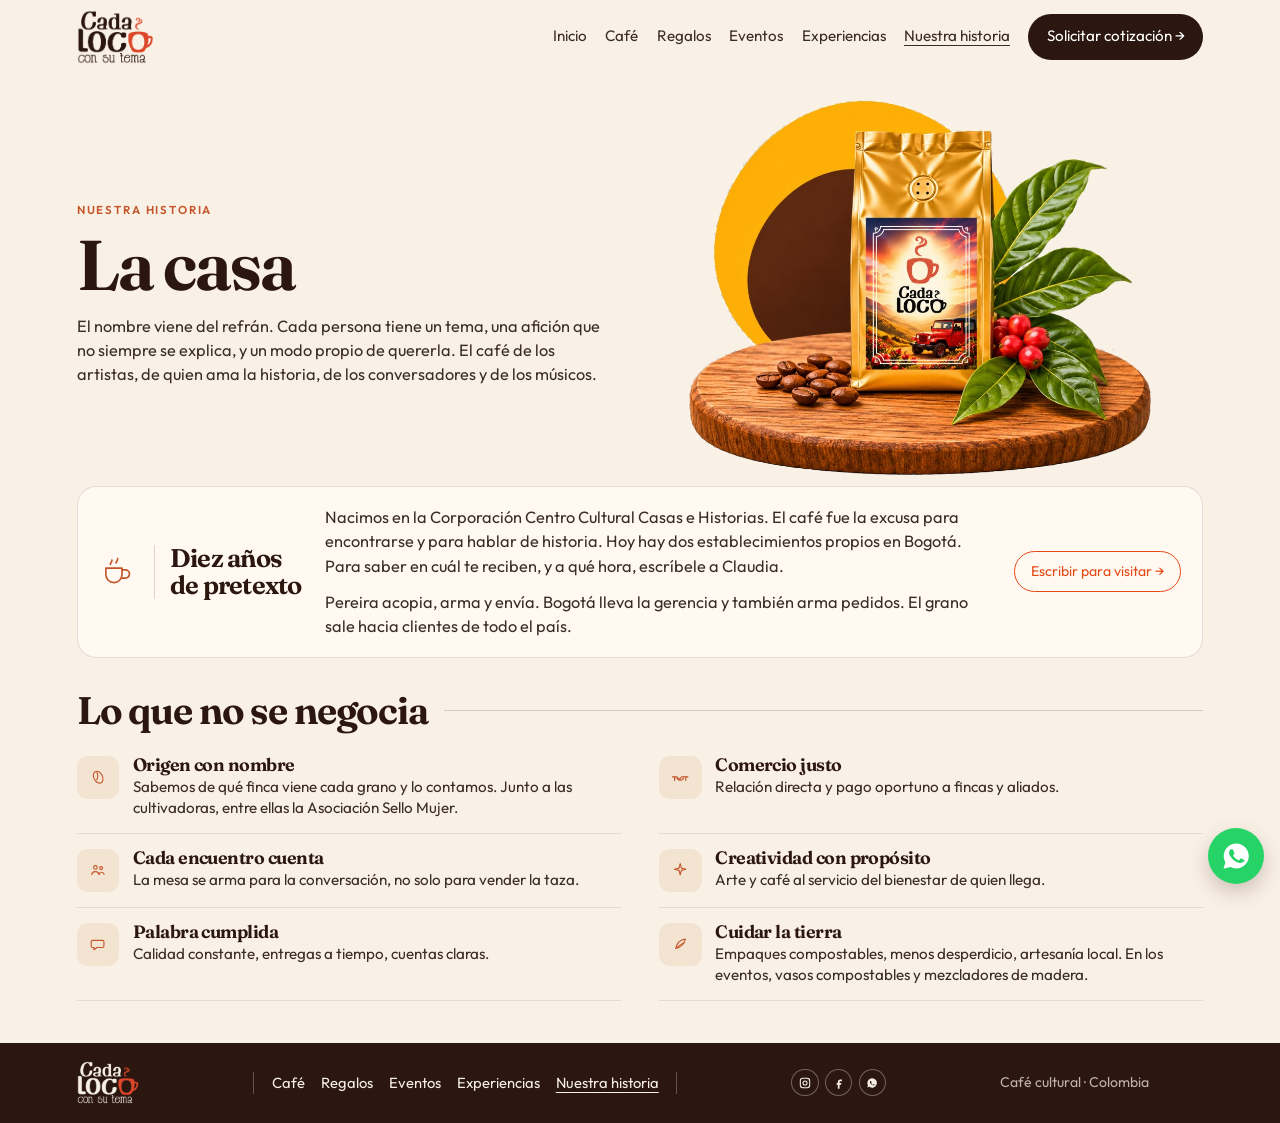
==== cafe.html @ 872bba51 "Suaviza la onda superior del móvil y agranda la mano. La mano queda más grande y el borde café de ab" ====
<!DOCTYPE html>
<html lang="es">
  <head>
    <meta charset="utf-8" />
    <meta name="viewport" content="width=device-width, initial-scale=1" />
    <title>La casa | Cada Loco con su Tema</title>
    <meta
      name="description"
      content="Dos casas en Bogotá. Cada Loco con su Tema nació en Casas e Historias: el café como pretexto para el encuentro y la historia."
    />
    <link rel="icon" href="assets/favicon.png" type="image/png" />
    <link rel="preconnect" href="https://fonts.googleapis.com" />
    <link rel="preconnect" href="https://fonts.gstatic.com" crossorigin />
    <link
      href="https://fonts.googleapis.com/css2?family=Fraunces:ital,opsz,wght@0,9..144,560;0,9..144,650;1,9..144,560&family=Outfit:wght@400;500;600&display=swap"
      rel="stylesheet"
    />
    <link rel="stylesheet" href="css/site.css?v=88" />
  </head>
  <body data-animate>
    <a class="skip" href="#contenido">Saltar al contenido</a>
    <header class="site-header">
      <a class="brand" href="index.html" aria-label="Cada Loco con su Tema, inicio">
        <img src="assets/logo-mark.png" alt="" width="739" height="512" />
      </a>
      <button class="nav-toggle" type="button" aria-expanded="false" aria-controls="menu" data-nav-toggle>
        Menú
      </button>
      <nav class="nav" id="menu" data-nav>
        <a href="index.html">Inicio</a>
        <a href="proveeduria.html">Café</a>
        <a href="regalos.html">Regalos</a>
        <a href="eventos.html">Eventos</a>
        <a href="experiencias.html">Experiencias</a>
        <a href="cafe.html" aria-current="page">Nuestra historia</a>
        <a class="btn" href="cotizar.html">Solicitar cotización →</a>
      </nav>
    </header>

    <main id="contenido">
      <header class="house-hero">
        <div class="wrap house-top">
          <div>
            <p class="eyebrow">Nuestra historia</p>
            <h1>La casa</h1>
            <p>
              El nombre viene del refrán. Cada persona tiene un tema, una
              afición que no siempre se explica, y un modo propio de quererla.
              El café de los artistas, de quien ama la historia, de los
              conversadores y de los músicos.
            </p>
          </div>
          <div class="house-still">
            <img
              src="assets/casa-bolsa.png?v=2"
              alt="Bolsa dorada de café Cada Loco con su Tema, sobre una tabla de madera con hojas y cerezas."
              width="1024"
              height="751"
            />
          </div>
        </div>
      </header>

      <section class="wrap">
        <article class="pretext">
          <div class="pretext-mark">
            <svg viewBox="0 0 40 40" aria-hidden="true">
              <path d="M7 16.5h16.5V23a8.2 8.2 0 0 1-16.5 0z" />
              <path d="M23.5 18.2h3.4a4.2 4.2 0 0 1 0 8.4h-3.4" />
              <path d="M13.2 8.2c.5 2.1-1.6 2.3-1.6 4.5" />
              <path d="M19 6.8c.5 2.1-1.6 2.3-1.6 4.5" />
            </svg>
            <h2>Diez años<br />de pretexto</h2>
          </div>
          <div>
            <p>
              Nacimos en la Corporación Centro Cultural Casas e Historias. El
              café fue la excusa para encontrarse y para hablar de historia.
              Hoy hay dos establecimientos propios en Bogotá. Para saber en
              cuál te reciben, y a qué hora, escríbele a Claudia.
            </p>
            <p>
              Pereira acopia, arma y envía. Bogotá lleva la gerencia y también
              arma pedidos. El grano sale hacia clientes de todo el país.
            </p>
          </div>
          <a class="offer-go" href="cotizar.html?linea=Visita%20a%20la%20casa">Escribir para visitar →</a>
        </article>
      </section>

      <section class="wrap house-values">
        <h2>Lo que no se negocia</h2>
        <ul class="values">
          <li>
            <span class="value-ico" aria-hidden="true">
              <svg viewBox="0 0 32 32"><ellipse cx="16" cy="16" rx="6.2" ry="9" transform="rotate(-28 16 16)" /><path d="M14 9.5c1.8 2.4 1.8 7.2 0 10" /></svg>
            </span>
            <div>
              <h3>Origen con nombre</h3>
              <p>Sabemos de qué finca viene cada grano y lo contamos. Junto a las cultivadoras, entre ellas la Asociación Sello Mujer.</p>
            </div>
          </li>
          <li>
            <span class="value-ico" aria-hidden="true">
              <svg viewBox="0 0 32 32"><path d="M5 15.5h6.2l2.4 2.2a1.6 1.6 0 0 0 2.2 0l2.4-2.2H27" /><path d="M8 15.5v5.2M24 15.5v5.2" /><path d="M11.2 17.6 14.4 20.6 16 19.2l1.6 1.4 3.2-3" /></svg>
            </span>
            <div>
              <h3>Comercio justo</h3>
              <p>Relación directa y pago oportuno a fincas y aliados.</p>
            </div>
          </li>
          <li>
            <span class="value-ico" aria-hidden="true">
              <svg viewBox="0 0 32 32"><circle cx="12" cy="12" r="2.6" /><circle cx="20.2" cy="13" r="2.1" /><path d="M6.8 22.2c.5-2.8 2.4-4.2 5.2-4.2s4.6 1.4 5.1 4.2" /><path d="M17.2 22c.4-2 1.7-3.1 3.6-3.1 1.8 0 3.1.9 3.6 3.1" /></svg>
            </span>
            <div>
              <h3>Cada encuentro cuenta</h3>
              <p>La mesa se arma para la conversación, no solo para vender la taza.</p>
            </div>
          </li>
          <li>
            <span class="value-ico" aria-hidden="true">
              <svg viewBox="0 0 32 32"><path d="M16 6.5 17.7 13 24.2 14.6 17.7 16.2 16 22.8 14.3 16.2 7.8 14.6 14.3 13z" /></svg>
            </span>
            <div>
              <h3>Creatividad con propósito</h3>
              <p>Arte y café al servicio del bienestar de quien llega.</p>
            </div>
          </li>
          <li>
            <span class="value-ico" aria-hidden="true">
              <svg viewBox="0 0 32 32"><path d="M8 10.5h14.2a2 2 0 0 1 2 2v6.2a2 2 0 0 1-2 2H14.2L10 24v-3.3H8a2 2 0 0 1-2-2v-6.2a2 2 0 0 1 2-2z" /></svg>
            </span>
            <div>
              <h3>Palabra cumplida</h3>
              <p>Calidad constante, entregas a tiempo, cuentas claras.</p>
            </div>
          </li>
          <li>
            <span class="value-ico" aria-hidden="true">
              <svg viewBox="0 0 32 32"><path d="M9.5 22.2C17 21 22.2 15.2 23.4 8.5 16.6 9.4 11.2 14.2 9.5 22.2z" /><path d="M12 20.2c2.6-2.6 5.4-4.4 9-6" /></svg>
            </span>
            <div>
              <h3>Cuidar la tierra</h3>
              <p>Empaques compostables, menos desperdicio, artesanía local. En los eventos, vasos compostables y mezcladores de madera.</p>
            </div>
          </li>
        </ul>
      </section>
    </main>

    <footer class="site-footer">
      <div class="wrap footer-row">
        <a class="brand" href="index.html">
          <img src="assets/logo-mark-light.png" alt="Cada Loco con su Tema" width="739" height="512" />
        </a>
        <nav class="footer-nav" aria-label="Pie de página">
          <a href="proveeduria.html">Café</a>
          <a href="regalos.html">Regalos</a>
          <a href="eventos.html">Eventos</a>
          <a href="experiencias.html">Experiencias</a>
          <a href="cafe.html" aria-current="page">Nuestra historia</a>
        </nav>
        <div class="social">
          <a href="https://instagram.com/cadaloco.co" aria-label="Instagram">Ig</a>
          <a href="https://facebook.com/cadaloco.co" aria-label="Facebook">Fb</a>
          <a href="https://wa.me/573138527043" aria-label="WhatsApp">Wa</a>
        </div>
        <p class="footer-note">Café cultural · Colombia</p>
      </div>
    </footer>
    <script src="js/site.js?v=8"></script>
    <script src="js/motion.js?v=9"></script>
  </body>
</html>
---- css/site.css ----
:root {
  --paper: #faf1e6;
  --ink: #2b1710;
  --text: #3a2c26;
  --muted: #6a5b52;
  --rust: #e44a16;
  --mustard: #e8a31d;
  --orange: #e36a28;
  --brown: #3c1e12;
  --line: rgba(43, 23, 16, 0.14);
  --header: 4.6rem;
  --wrap: 108rem;
  --gutter: clamp(1.725rem, 6vw, 4.8rem);
  --page: max(var(--gutter), calc((100vw - var(--wrap)) * 0.75));
  --serif: "Fraunces", "Iowan Old Style", Palatino, serif;
  --sans: "Outfit", "Avenir Next", sans-serif;
}

*,
*::before,
*::after {
  box-sizing: border-box;
}

html {
  scroll-behavior: smooth;
}

[id] {
  scroll-margin-top: calc(var(--header) + 0.8rem);
}

body {
  margin: 0;
  background: var(--paper);
  color: var(--text);
  font-family: var(--sans);
  font-size: 1.02rem;
  line-height: 1.5;
}

img {
  display: block;
  max-width: 100%;
  height: auto;
}

a {
  color: inherit;
}

:focus-visible {
  outline: 2px solid var(--rust);
  outline-offset: 3px;
}

.skip {
  position: absolute;
  left: 1rem;
  top: -4rem;
  background: #fff;
  color: var(--ink);
  padding: 0.45rem 0.7rem;
  z-index: 6;
}

.skip:focus {
  top: 0.6rem;
}

.wrap {
  width: min(var(--wrap), calc(162rem - 50vw), calc(100% - var(--gutter) * 2));
  margin-inline: auto;
}

h1,
h2,
h3 {
  margin: 0;
  color: var(--ink);
  font-family: var(--serif);
  font-weight: 650;
  letter-spacing: -0.03em;
  line-height: 1;
}

h1 {
  font-size: clamp(2.9rem, 5vw, 4.55rem);
  max-width: 11ch;
}

h2 {
  font-size: clamp(2.15rem, 4vw, 3.35rem);
}

p {
  margin: 0;
}

.accent {
  color: var(--rust);
}

.eyebrow {
  display: flex;
  align-items: center;
  gap: 0.7rem;
  margin: 0 0 0.7rem;
  color: var(--rust);
  font-size: 0.72rem;
  font-weight: 600;
  letter-spacing: 0.16em;
  text-transform: uppercase;
}

.eyebrow::after {
  content: "";
  width: 2.2rem;
  height: 2px;
  background: var(--rust);
}

.btn {
  display: inline-flex;
  align-items: center;
  gap: 0.45rem;
  padding: 0.72rem 1.15rem;
  border-radius: 999px;
  background: var(--ink);
  color: #fff;
  font-size: 0.92rem;
  text-decoration: none;
}

.btn:hover {
  background: var(--rust);
}

.btn.light {
  background: #fff;
  color: var(--ink);
}

.btn.light:hover {
  background: var(--paper);
}

.site-header {
  position: sticky;
  top: 0;
  z-index: 8;
  display: flex;
  align-items: center;
  justify-content: space-between;
  gap: 1rem;
  min-height: var(--header);
  padding: 0.55rem calc((100% - min(var(--wrap), 162rem - 50vw, 100% - var(--gutter) * 2)) / 2);
  background: var(--paper);
}

.home .site-header {
  background: transparent;
}

.home .site-header.is-solid {
  background: var(--paper);
}

.brand {
  display: flex;
  align-items: center;
  gap: 0.55rem;
  color: var(--ink);
  text-decoration: none;
}

.brand img {
  width: auto;
  height: 3.35rem;
}

.brand strong,
.brand em {
  display: block;
  font-style: normal;
}

.brand strong {
  font-family: var(--serif);
  font-size: 1.15rem;
  font-weight: 650;
  letter-spacing: -0.04em;
  line-height: 1;
}

.brand em {
  margin-top: 0.08rem;
  font-family: var(--serif);
  font-size: 0.98rem;
  font-style: normal;
  font-weight: 650;
  letter-spacing: -0.03em;
  line-height: 1;
}

.nav {
  display: flex;
  align-items: center;
  gap: 1.15rem;
}

.nav a {
  font-size: 0.95rem;
  text-decoration: none;
}

.nav a[aria-current="page"] {
  text-decoration: underline;
  text-underline-offset: 0.28em;
}

.nav-rule {
  width: 1px;
  height: 1.4rem;
  background: rgba(43, 23, 16, 0.28);
}

.nav-toggle {
  display: none;
  border: 1px solid var(--line);
  background: transparent;
  color: var(--ink);
  font: inherit;
  padding: 0.35rem 0.65rem;
}

.home-hero {
  position: relative;
  z-index: 1;
  margin-top: 0;
  padding: 5.4rem 0 4.2rem;
  overflow: visible;
  pointer-events: none;
}

.hero-grid {
  display: grid;
  grid-template-columns: minmax(17rem, 28rem) minmax(0, 1fr);
  align-items: stretch;
  column-gap: 0.4rem;
}

.hero-copy {
  display: flex;
  flex-direction: column;
  align-items: flex-start;
  height: 100%;
  padding-top: 1.15rem;
  z-index: 1;
  pointer-events: auto;
}

.hero-copy::before,
.hero-copy::after {
  content: "";
  margin-top: auto;
}

.hero-copy h1 .line {
  display: block;
  white-space: nowrap;
  padding: 0.08em 0 0.16em;
  margin: -0.08em 0 -0.16em;
}

.hero-copy .word {
  display: inline-block;
  white-space: nowrap;
}

.home-hero p {
  max-width: 22rem;
  margin-top: 1.1rem;
}

.hero-copy p .lead-line {
  display: block;
}

.hero-copy .btn {
  margin-top: 1.25rem;
  margin-bottom: 0;
}

.hero-photo {
  width: calc(129% + var(--page));
  max-width: none;
  height: auto;
  margin-right: calc(var(--page) * -1);
  margin-bottom: -5.2%;
  justify-self: end;
  align-self: end;
  pointer-events: none;
}

.portafolio {
  padding: 2.2rem 0 1.6rem;
}

.port-head {
  display: grid;
  grid-template-columns: max-content minmax(0, 1fr);
  column-gap: 2.25rem;
  align-items: center;
}

.port-head > div {
  display: contents;
}

.port-head .eyebrow {
  grid-column: 1 / -1;
  grid-row: 1;
  justify-self: start;
  width: max-content;
}

.port-head h2 {
  grid-column: 1;
  grid-row: 2;
  width: max-content;
  max-width: 13ch;
  font-size: clamp(2.45rem, 3.4vw, 3.25rem);
}

.port-copy {
  position: relative;
  grid-column: 2;
  grid-row: 2;
  justify-self: start;
  align-self: center;
  max-width: 36rem;
  margin: 0;
  padding-left: 2.25rem;
  color: var(--muted);
  font-size: 1.02rem;
  line-height: 1.45;
}

.port-copy::before {
  content: "";
  position: absolute;
  left: 0;
  top: 50%;
  width: 1px;
  height: 2.7rem;
  background: rgba(43, 23, 16, 0.38);
  transform: translateY(-50%);
}

.orbits {
  position: relative;
  display: grid;
  grid-template-columns: repeat(4, minmax(0, 1fr));
  align-items: start;
  gap: clamp(1.6rem, 3.4vw, 4.6rem);
  width: 100%;
  margin: 2.5rem 0 0;
}

.orbit img {
  width: 100%;
  height: auto;
  aspect-ratio: 900 / 654;
  object-fit: contain;
  object-position: center bottom;
}

.orbit-leaf {
  position: absolute;
  left: -4.5rem;
  top: 1.2rem;
  z-index: 2;
  width: 5.2rem;
  pointer-events: none;
}

.orbit {
  text-align: left;
}

.arch-go {
  display: grid;
  width: 1.7rem;
  height: 1.7rem;
  margin-top: 0.95rem;
  place-items: center;
  border: 1.5px solid var(--rust);
  border-radius: 50%;
  color: var(--rust);
  font-size: 0.95rem;
  line-height: 1;
  text-decoration: none;
}

.orbit h3 {
  margin-top: 0.7rem;
  font-size: 1.2rem;
  font-weight: 650;
  line-height: 1.08;
}

.orbit p {
  max-width: 18ch;
  min-height: 4.05em;
  margin-top: 0.35rem;
  color: var(--muted);
  font-size: 0.92rem;
  line-height: 1.35;
}

.wave {
  position: relative;
  overflow: visible;
  background: transparent;
  color: #f6efe6;
}

.wave-photo {
  position: relative;
  z-index: 1;
  display: block;
  width: 100%;
  height: auto;
  pointer-events: none;
  user-select: none;
}

.wave-photo.top {
  aspect-ratio: 1920 / 106.557;
  margin-bottom: -1px;
}

.wave-photo.bottom {
  aspect-ratio: 1920 / 126.807;
  margin-top: -1px;
}

.wave-fill {
  background: #3e1d13;
}

.wave-arc {
  position: absolute;
  z-index: 2;
  left: 0;
  top: 0;
  margin-top: 4.1%;
  width: 100%;
  height: auto;
  pointer-events: none;
}

.wave-grid {
  position: relative;
  z-index: 2;
  display: grid;
  grid-template-columns: 0.95fr 1fr;
  gap: 1.2rem;
  align-items: center;
  padding: 0;
}

.wave h2,
.wave .eyebrow {
  color: #f6efe6;
}

.wave h2 {
  max-width: 24ch;
  font-size: clamp(2.15rem, 3.4vw, 3rem);
}

.wave p {
  max-width: 34rem;
  margin-top: 0.5rem;
}

.wave .btn {
  margin-top: 0.7rem;
}

.wave-copy {
  grid-column: 2;
}

.hand {
  position: absolute;
  z-index: 3;
  left: -24.314%;
  top: 0;
  width: 72.285%;
  height: auto;
  margin: 1.227% 0 0;
  pointer-events: none;
  -webkit-mask-image: linear-gradient(#fff, #fff), url("../assets/wave-bottom-keep.svg?v=1");
  mask-image: linear-gradient(#fff, #fff), url("../assets/wave-bottom-keep.svg?v=1");
  -webkit-mask-repeat: no-repeat;
  mask-repeat: no-repeat;
  -webkit-mask-composite: source-over;
  mask-composite: add;
}

.historia {
  position: relative;
  z-index: 2;
  padding: 3.2rem 0 2.8rem;
  background: var(--paper);
}

.historia .wrap {
  display: grid;
  grid-template-columns: minmax(16rem, 0.82fr) minmax(0, 1.18fr);
  gap: clamp(1.4rem, 3vw, 3rem);
  align-items: center;
}

.historia h2 {
  max-width: 20ch;
  font-size: clamp(2.45rem, 3.5vw, 3.45rem);
  line-height: 0.96;
}

.historia .lede,
.origin-card p {
  max-width: 34ch;
  margin-top: 1rem;
  color: var(--text);
  font-size: 0.98rem;
  line-height: 1.45;
}

.regalos-home p {
  max-width: 22rem;
  margin-top: 0.9rem;
  line-height: 1.45;
}

.regalos-home .btn {
  margin-top: 1.25rem;
}

.more {
  display: inline-block;
  margin-top: 1.25rem;
  color: var(--ink);
  font-weight: 650;
}

.more span {
  text-decoration: underline;
  text-underline-offset: 0.18em;
  text-decoration-thickness: 1px;
}

.collage {
  position: relative;
  min-height: 32rem;
}

.polaroid {
  background: #fff;
  padding: 0.7rem 0.7rem 1.85rem;
  box-shadow: 0 16px 34px rgba(43, 23, 16, 0.14);
}

.polaroid img {
  display: block;
  width: 100%;
  height: 16.5rem;
  object-fit: cover;
}

.shot-land {
  position: relative;
  z-index: 1;
  width: 76%;
  margin-top: 1.4rem;
  margin-left: 6%;
  transform: rotate(-2.5deg);
}

.shot-land img {
  object-position: 28% 78%;
}

.tape {
  position: absolute;
  z-index: 2;
  top: -0.45rem;
  left: 46%;
  width: 4.6rem;
  height: 1.35rem;
  background: linear-gradient(#f3dcb8, #e4c08a);
  opacity: 0.92;
  transform: rotate(-7deg);
  box-shadow: 0 1px 2px rgba(43, 23, 16, 0.16);
}

.shot-man {
  position: absolute;
  z-index: 3;
  right: 1%;
  bottom: 0.4rem;
  width: 36%;
  transform: rotate(4.5deg);
}

.shot-man img {
  height: 13.2rem;
  object-position: center 18%;
  filter: grayscale(1) contrast(1.08);
}

.seal {
  position: absolute;
  z-index: 4;
  left: -1.6rem;
  bottom: 1.1rem;
  display: flex;
  align-items: center;
  gap: 0.15rem;
  transform: rotate(-12deg);
}

.polaroid img.stamp {
  width: 7.4rem;
  height: 7.4rem;
  flex: none;
  object-fit: contain;
  object-position: center;
  filter: drop-shadow(0 6px 10px rgba(43, 23, 16, 0.16));
}

.postmark {
  width: 4.4rem;
  margin-top: 1.1rem;
  color: var(--rust);
  fill: none;
  stroke: currentColor;
  stroke-width: 2.4;
  stroke-linecap: round;
  opacity: 0.9;
}

.origin {
  position: relative;
  z-index: 1;
  margin-top: -2.5rem;
  padding: 0;
  background: var(--paper);
}

.origin-photo {
  display: block;
  width: 100%;
  height: auto;
  min-height: 0;
  -webkit-mask-image: linear-gradient(to bottom, transparent 0%, #000 16%, #000 100%);
  mask-image: linear-gradient(to bottom, transparent 0%, #000 16%, #000 100%);
}

.origin-card {
  position: absolute;
  z-index: 2;
  top: auto;
  right: var(--page);
  bottom: 5%;
  width: min(34rem, 42vw);
  margin: 0;
  padding: 1.4rem 0 1.1rem 3.2rem;
  background: none;
  transform: none;
  text-align: right;
}

.origin-card::before {
  content: "";
  position: absolute;
  z-index: -1;
  inset: -2.2rem calc(var(--origin-right, var(--page)) * -1) -2.4rem -6rem;
  background: linear-gradient(
    90deg,
    transparent 0%,
    rgba(250, 241, 230, 0.28) 22%,
    rgba(250, 241, 230, 0.62) 52%,
    rgba(250, 241, 230, 0.8) 100%
  );
  -webkit-mask-image: linear-gradient(to bottom, transparent, #000 10%, #000 94%, transparent);
  mask-image: linear-gradient(to bottom, transparent, #000 10%, #000 94%, transparent);
  pointer-events: none;
}

.origin-card .eyebrow {
  justify-content: flex-end;
  color: var(--ink);
}

.origin-card .eyebrow::after {
  background: var(--rust);
}

.origin-card h2,
.origin-card p {
  margin-left: auto;
}

.origin-card h2 {
  max-width: 14ch;
  font-size: clamp(2rem, 3vw, 2.7rem);
  line-height: 0.98;
}

.regalos-home {
  padding: 3.2rem 0 4.2rem;
  overflow: hidden;
}

.regalos-home .wrap {
  width: auto;
  max-width: none;
  margin: 0;
  padding-left: calc(var(--page) * 1.5);
  display: grid;
  grid-template-columns: minmax(18rem, 24.75rem) minmax(0, calc(44rem * 4 / 3));
  justify-content: space-between;
  gap: 1.5rem;
  align-items: center;
}

.regalos-home .wrap > div:first-child {
  position: relative;
  z-index: 2;
  padding-right: 4.5rem;
}

.gift-frame {
  position: relative;
  width: 100%;
  max-width: calc(44rem * 4 / 3);
  min-height: 24rem;
  justify-self: end;
}

.gift-frame::before {
  content: "";
  position: absolute;
  left: -6rem;
  top: 50%;
  z-index: 0;
  width: 22rem;
  height: 22rem;
  border-radius: 50%;
  background: var(--orange);
  transform: translateY(-50%);
}

.gift-frame img {
  position: relative;
  z-index: 1;
  width: 100%;
  height: 26rem;
  object-fit: cover;
  object-position: center 58%;
  border-radius: 46% 0 0 46% / 80% 0 0 80%;
}

.site-footer {
  background: var(--ink);
  color: #f6efe6;
  padding: 1.15rem 0;
}

.footer-row {
  display: flex;
  align-items: center;
  justify-content: space-between;
  gap: 1rem;
}

.site-footer .brand,
.site-footer .brand strong,
.site-footer .brand em,
.site-footer a {
  color: #f6efe6;
}

.site-footer .brand img {
  height: 2.7rem;
}

.footer-nav {
  display: flex;
  gap: 1rem;
  padding: 0 1.1rem;
  border-left: 1px solid rgba(246, 239, 230, 0.28);
  border-right: 1px solid rgba(246, 239, 230, 0.28);
  font-size: 0.92rem;
}

.footer-nav a {
  text-decoration: none;
}

.social {
  display: flex;
  gap: 0.4rem;
}

.social a {
  display: grid;
  width: 1.7rem;
  height: 1.7rem;
  place-items: center;
  border: 1px solid rgba(246, 239, 230, 0.35);
  border-radius: 50%;
  background: center / 0.85rem no-repeat;
  color: transparent;
  font-size: 0;
  text-decoration: none;
}

.social a[aria-label="Instagram"] {
  background-image: url("data:image/svg+xml,%3Csvg xmlns='http://www.w3.org/2000/svg' viewBox='0 0 24 24' fill='none' stroke='%23f6efe6' stroke-width='1.8'%3E%3Crect x='4' y='4' width='16' height='16' rx='4'/%3E%3Ccircle cx='12' cy='12' r='3.5'/%3E%3Ccircle cx='17.2' cy='6.8' r='0.8' fill='%23f6efe6' stroke='none'/%3E%3C/svg%3E");
}

.social a[aria-label="Facebook"] {
  background-image: url("data:image/svg+xml,%3Csvg xmlns='http://www.w3.org/2000/svg' viewBox='0 0 24 24' fill='%23f6efe6'%3E%3Cpath d='M14 9h3V6h-3c-2.2 0-4 1.8-4 4v2H8v3h2v7h3v-7h2.6l.4-3H13v-2c0-.6.4-1 1-1z'/%3E%3C/svg%3E");
}

.social a[aria-label="WhatsApp"] {
  background-image: url("data:image/svg+xml,%3Csvg xmlns='http://www.w3.org/2000/svg' viewBox='0 0 24 24' fill='%23f6efe6'%3E%3Cpath d='M12 4a8 8 0 0 0-6.9 12l-1 3.6 3.7-1A8 8 0 1 0 12 4zm4.3 11.2c-.2.5-1 .9-1.4.9-.3 0-.8.1-2.4-.6-2-.9-3.3-2.9-3.4-3-.1-.2-.8-1.1-.8-2s.5-1.4.7-1.6.4-.3.6-.3h.4c.1 0 .3 0 .5.4.2.5.6 1.6.7 1.7.1.1.1.3 0 .4-.1.2-.2.3-.3.5l-.2.2c-.1.1-.2.2-.1.4.2.3.7 1.1 1.5 1.8.9.7 1.6 1 1.9 1.1.2.1.4 0 .5-.1l.6-.7c.2-.2.3-.2.5-.1l1.5.7c.2.1.3.2.4.3.1.2 0 .6-.2 1.1z'/%3E%3C/svg%3E");
}

.footer-note {
  color: rgba(246, 239, 230, 0.72);
  font-size: 0.88rem;
}

.site-footer .wrap {
  padding-right: 3.4rem;
}

.wa-float {
  position: fixed;
  right: 1rem;
  bottom: 1rem;
  z-index: 25;
  display: grid;
  place-items: center;
  width: 3.5rem;
  height: 3.5rem;
  border-radius: 50%;
  background: #25d366;
  color: #fff;
  box-shadow: 0 8px 20px rgba(43, 23, 16, 0.22);
}

.wa-float:hover {
  background: #1ebe5d;
}

.wa-float svg {
  width: 1.9rem;
  height: 1.9rem;
}

.page-hero {
  padding: 2.6rem 0 0.4rem;
}

.page-hero h1 {
  font-size: clamp(2.7rem, 5vw, 4.4rem);
  max-width: 14ch;
}

.page-hero p,
.lede {
  max-width: 40rem;
  margin-top: 0.9rem;
}

.section {
  padding: 3.2rem 0;
}

.split,
.pair,
.contacts,
.principles {
  display: grid;
  grid-template-columns: 1fr 1fr;
  gap: 1.5rem;
}

.photos {
  display: grid;
  grid-template-columns: 1.2fr 0.8fr 0.8fr;
  gap: 0.7rem;
  margin-top: 1.6rem;
}

.photos img {
  width: 100%;
  height: 18rem;
  object-fit: cover;
}

.product {
  padding-top: 1rem;
  border-top: 1px solid var(--line);
}

.product h2 {
  font-size: clamp(1.7rem, 3vw, 2.3rem);
}

.table-scroll {
  overflow-x: auto;
  margin-top: 1.3rem;
}

table {
  width: 100%;
  min-width: 36rem;
  border-collapse: collapse;
  font-variant-numeric: tabular-nums;
}

th,
td {
  padding: 0.72rem 0.7rem 0.72rem 0;
  border-bottom: 1px solid var(--line);
  text-align: left;
  vertical-align: top;
}

.num {
  text-align: right;
  white-space: nowrap;
}

.fine {
  color: var(--muted);
  font-size: 0.92rem;
}

.gift {
  display: grid;
  grid-template-columns: 11rem minmax(0, 1fr) auto;
  gap: 1.2rem;
  align-items: start;
  padding: 1.4rem 0;
  border-top: 1px solid var(--line);
}

.gift:not(:has(img)) {
  grid-template-columns: minmax(0, 1fr) auto;
}

.gift img {
  width: 100%;
  aspect-ratio: 1;
  object-fit: cover;
}

.gift h3 {
  font-size: 1.6rem;
}

.gift ul {
  margin: 0.65rem 0 0;
  padding-left: 1.1rem;
}

.gift blockquote {
  margin: 0.75rem 0 0;
  font-family: var(--serif);
  font-size: 1.12rem;
  font-style: italic;
  line-height: 1.35;
}

.price {
  margin: 0;
  color: var(--rust);
  font-family: var(--serif);
  font-size: 1.6rem;
  letter-spacing: -0.03em;
}

.band-title {
  margin-top: 2.4rem;
}

.line-index {
  margin: 1.4rem 0 0;
  padding: 0;
  list-style: none;
  border-top: 1px solid var(--line);
}

.line-index a {
  display: grid;
  grid-template-columns: 3rem 1fr;
  gap: 0.8rem;
  padding: 1rem 0.2rem;
  border-bottom: 1px solid var(--line);
  text-decoration: none;
}

.stations a {
  grid-template-columns: 1fr;
}

.letter {
  color: var(--rust);
  font-family: var(--serif);
  font-size: 1.8rem;
  line-height: 1;
}

.line-index strong {
  display: block;
  font-family: var(--serif);
  font-size: 1.3rem;
  font-weight: 560;
}

.principles {
  margin: 1.2rem 0 0;
  padding: 0;
  list-style: none;
}

.principles li {
  padding: 0.9rem 1rem 0.9rem 0;
  border-top: 1px solid var(--line);
}

.principles strong {
  display: block;
  font-family: var(--serif);
  font-size: 1.2rem;
  font-weight: 560;
}

.form {
  display: grid;
  gap: 0.95rem;
  max-width: 38rem;
  margin-top: 1.4rem;
}

label {
  display: grid;
  gap: 0.3rem;
}

input,
select,
textarea {
  padding: 0.55rem 0;
  border: 0;
  border-bottom: 1px solid var(--ink);
  border-radius: 0;
  background: transparent;
  color: var(--ink);
  font: inherit;
}

textarea {
  min-height: 7rem;
  resize: vertical;
}

button[type="submit"] {
  justify-self: start;
  margin-top: 0.3rem;
  padding: 0.75rem 1.15rem;
  border: 0;
  border-radius: 999px;
  background: var(--ink);
  color: #fff;
  font: inherit;
  cursor: pointer;
}

button[type="submit"]:hover {
  background: var(--rust);
}

.contacts {
  margin-top: 2.2rem;
  padding-top: 1.3rem;
  border-top: 1px solid var(--line);
}

@media (max-width: 980px) {
  body {
    overflow-x: clip;
  }

  .nav-toggle {
    display: inline-flex;
    border-radius: 999px;
    padding: 0.4rem 0.85rem;
    background: var(--paper);
  }

  .nav-rule {
    display: none;
  }

  .home .site-header:has(.nav.is-open) {
    background: var(--paper);
  }

  .nav {
    display: none;
    position: absolute;
    top: 100%;
    left: 0;
    right: 0;
    flex-direction: column;
    align-items: flex-start;
    gap: 0.15rem;
    padding: 0.4rem var(--page) 1rem;
    background: var(--paper);
  }

  .site-header {
    flex-wrap: wrap;
  }

  .nav.is-open {
    display: flex;
    position: static;
    width: 100%;
    padding-top: 0.7rem;
    padding-bottom: 1.1rem;
  }

  .nav a {
    padding: 0.4rem 0;
  }

  .port-head > div {
    display: block;
  }

  .port-head .eyebrow,
  .port-head h2,
  .port-copy {
    grid-column: auto;
    grid-row: auto;
    width: auto;
  }

  .hero-grid,
  .port-head,
  .wave-grid,
  .historia .wrap,
  .regalos-home .wrap,
  .split,
  .pair,
  .contacts,
  .principles,
  .footer-row,
  .photos {
    grid-template-columns: 1fr;
  }

  .home-hero {
    margin-top: 0;
    padding: 1.3rem 0 1.4rem;
    pointer-events: auto;
  }

  .hero-copy {
    height: auto;
    padding-top: 1.2rem;
  }

  .hero-copy::before,
  .hero-copy::after {
    content: none;
  }

  .hero-copy .btn {
    margin-top: 1.5rem;
  }

  .hero-photo {
    width: calc(100% + var(--page) * 2);
    max-width: none;
    margin: 0.7rem calc(var(--page) * -1) 0;
  }

  .hero-copy .btn {
    margin-bottom: 0;
  }

  .orbits {
    grid-template-columns: 1fr 1fr;
    width: 100%;
    margin-right: 0;
    margin-left: 0;
  }

  .collage {
    min-height: 24rem;
  }

  .shot-land {
    width: 78%;
    margin-left: 0;
  }

  .shot-man {
    width: 40%;
  }

  .wave-photo.top {
    position: relative;
    z-index: 2;
  }

  .wave-fill {
    position: relative;
    display: flex;
    flex-direction: column;
  }

  .wave-copy {
    grid-column: auto;
  }

  .wave-grid {
    order: 1;
    z-index: 4;
    padding-top: 1.35rem;
    padding-bottom: 0.2rem;
  }

  .hand {
    order: 2;
    position: relative;
    left: auto;
    top: auto;
    z-index: 3;
    display: block;
    width: 136%;
    max-width: none;
    margin: 0.15rem 0 -4.2rem -36%;
  }

  .wave-arc {
    top: auto;
    bottom: 8.6rem;
    left: 0;
    z-index: 1;
    width: 190%;
    margin-top: 0;
  }

  .origin {
    margin-top: -2.5rem;
  }

  .origin-card {
    position: relative;
    top: auto;
    right: auto;
    width: auto;
    margin: 0.2rem 0 1.6rem;
    padding: 0.2rem 0 0;
    transform: none;
    text-align: left;
  }

  .origin-card .eyebrow {
    justify-content: flex-start;
  }

  .origin-card h2,
  .origin-card p {
    margin-left: 0;
    margin-right: auto;
    text-align: left;
  }

  .origin-card::before {
    content: none;
  }

  .footer-row {
    flex-direction: column;
    align-items: flex-start;
    gap: 0.85rem;
  }

  .footer-nav {
    flex-wrap: wrap;
    gap: 0.35rem 0.9rem;
    padding: 0;
    border: 0;
  }

  .site-footer {
    padding: 1.4rem 0 5.4rem;
  }

  .site-footer .wrap {
    padding-right: 0;
  }

  .regalos-home .wrap {
    padding-right: calc(var(--page) * 1.5);
  }

  .gift-frame img {
    height: 18rem;
  }

  .gift {
    grid-template-columns: 1fr;
  }

  .gift img {
    max-width: 16rem;
  }

  .collage {
    min-height: 22rem;
  }
}

.supply-hero {
  padding: 1.5rem 0 0.2rem;
}

.supply-hero .eyebrow {
  color: #9a4e28;
}

.supply-hero .eyebrow::after {
  content: none;
}

.supply-hero h1 {
  max-width: 16ch;
  font-size: clamp(2.5rem, 4.4vw, 3.55rem);
}

.supply-hero p {
  max-width: 40rem;
  margin-top: 0.75rem;
}

.supply-lines {
  display: grid;
  grid-template-columns: 1fr 1fr;
  gap: 1rem;
  margin-top: 1.5rem;
}

.line-card {
  display: grid;
  grid-template-columns: 8.6rem minmax(0, 1fr) auto;
  gap: 0.7rem 0.9rem;
  align-items: center;
  padding: 0.85rem 1rem 0.85rem 0.55rem;
  border-radius: 1.45rem;
  background: #fffaf4;
  box-shadow: 0 12px 30px rgba(43, 23, 16, 0.06);
}

.line-visual {
  position: relative;
  height: 9.4rem;
}

.line-visual::before {
  content: "";
  position: absolute;
  left: 50%;
  bottom: 0.15rem;
  width: 7.1rem;
  height: 7.1rem;
  border-radius: 50%;
  transform: translateX(-50%);
}

.line-visual.origin::before {
  bottom: 0.35rem;
  width: 7.4rem;
  height: 7.4rem;
  background: #f3b15a;
}

.line-visual.inst::before {
  background: #f4e4d2;
}

.line-visual img {
  position: relative;
  z-index: 1;
  width: 100%;
  height: 100%;
  object-fit: contain;
  object-position: center bottom;
}

.line-visual.origin img {
  object-fit: contain;
  object-position: center 18%;
  -webkit-mask-image: linear-gradient(#000 42%, transparent 76%), linear-gradient(to right, transparent, #000 10%, #000 90%, transparent);
  mask-image: linear-gradient(#000 42%, transparent 76%), linear-gradient(to right, transparent, #000 10%, #000 90%, transparent);
  -webkit-mask-composite: source-in;
  mask-composite: intersect;
}

.line-visual img.pack {
  -webkit-mask-image: none;
  mask-image: none;
  object-fit: contain;
  object-position: center;
}

.pack-row {
  display: grid;
  grid-template-columns: repeat(4, 1fr);
  gap: 0.75rem;
  margin-top: 1rem;
}

.pack-row figure {
  margin: 0;
}

.pack-row img {
  width: 100%;
  height: 16rem;
  object-fit: cover;
  border-radius: 1rem;
  background: #fffaf4;
}

.pack-row figcaption {
  margin-top: 0.35rem;
  color: var(--muted);
  font-size: 0.82rem;
}

.line-copy h2 {
  font-size: clamp(1.45rem, 2vw, 1.85rem);
  line-height: 1.02;
}

.line-copy p {
  margin-top: 0.45rem;
  color: var(--text);
  font-size: 0.92rem;
  line-height: 1.4;
}

.line-go {
  display: grid;
  width: 2.35rem;
  height: 2.35rem;
  place-items: center;
  border: 1.5px solid var(--ink);
  border-radius: 50%;
  color: var(--ink);
  text-decoration: none;
}

.line-go:hover {
  background: var(--ink);
  color: #fff;
}

.supply-board {
  margin-top: 1.35rem;
  padding-bottom: 3rem;
}

.supply-board .table-scroll {
  margin-top: 0;
  border-radius: 1.35rem;
  background: #fffaf4;
  box-shadow: 0 10px 28px rgba(43, 23, 16, 0.05);
}

.supply-board table {
  min-width: 44rem;
  border-collapse: separate;
  border-spacing: 0;
}

.supply-board th,
.supply-board td {
  padding: 0.78rem 0.9rem;
  border-bottom: 1px solid rgba(43, 23, 16, 0.08);
  vertical-align: middle;
}

.supply-board thead th {
  background: #3c2218;
  color: #f6efe6;
  font-weight: 500;
  border-bottom: 0;
}

.supply-board thead th:first-child {
  border-radius: 1.35rem 0 0 0;
}

.supply-board thead th:last-child {
  border-radius: 0 1.35rem 0 0;
}

.supply-board tbody tr:last-child td,
.supply-board tbody tr:last-child th {
  border-bottom: 0;
}

.supply-board .tag {
  width: 8.4rem;
  padding: 0.8rem 0.7rem;
  border-bottom: 0;
  color: var(--ink);
  font-family: var(--serif);
  font-size: 1.2rem;
  font-weight: 650;
  letter-spacing: -0.03em;
  line-height: 1.05;
  text-align: center;
}

.supply-board .tag svg {
  display: block;
  width: 1.7rem;
  height: 1.7rem;
  margin: 0 auto 0.4rem;
  fill: none;
  stroke: currentColor;
  stroke-width: 1.6;
  stroke-linecap: round;
  stroke-linejoin: round;
}

.supply-board .tag.especial {
  background: #f8d7a4;
}

.supply-board .tag.inst {
  background: #f6c9b4;
}

.supply-notes {
  display: grid;
  grid-template-columns: repeat(4, 1fr);
  gap: 0.8rem 1.2rem;
  margin: 0.9rem 0 0;
  padding: 1.05rem 1.2rem;
  list-style: none;
  border-radius: 1.35rem;
  background: #fffaf4;
  box-shadow: 0 10px 28px rgba(43, 23, 16, 0.05);
}

.supply-notes li {
  display: flex;
  gap: 0.65rem;
  align-items: flex-start;
  color: var(--text);
  font-size: 0.9rem;
  line-height: 1.35;
}

.supply-notes svg {
  flex: none;
  width: 1.7rem;
  height: 1.7rem;
  margin-top: 0.1rem;
  color: #c4552a;
  fill: none;
  stroke: currentColor;
  stroke-width: 1.6;
  stroke-linecap: round;
  stroke-linejoin: round;
}

.supply-notes strong {
  display: block;
  color: var(--ink);
  font-family: var(--serif);
  font-size: 1.02rem;
  font-weight: 650;
}

.supply-cta {
  display: grid;
  justify-items: center;
  margin-top: 1.7rem;
}

.supply-cta .btn {
  padding: 0.85rem 1.45rem;
}

.supply-cta .more {
  margin-top: 0.85rem;
}

@media (max-width: 980px) {
  .supply-lines {
    grid-template-columns: 1fr;
  }

  .pack-row {
    grid-template-columns: 1fr 1fr;
  }

  .supply-notes {
    grid-template-columns: 1fr 1fr;
  }

  .line-card {
    grid-template-columns: 6.2rem minmax(0, 1fr) auto;
    gap: 0.55rem;
    padding-right: 0.7rem;
  }

  .line-visual {
    height: 7.2rem;
  }

  .line-visual::before,
  .line-visual.origin::before {
    width: 5.5rem;
    height: 5.5rem;
  }

  .line-copy h2 {
    font-size: 1.28rem;
  }
}


.gifts-hero {
  padding: 1.5rem 0 0.15rem;
}

.gifts-hero .eyebrow {
  color: #9a4e28;
}

.gifts-hero .eyebrow::after {
  content: none;
}

.gifts-hero h1 {
  max-width: 16ch;
  font-size: clamp(2.5rem, 4.4vw, 3.55rem);
}

.gifts-hero p {
  max-width: 38rem;
  margin-top: 0.65rem;
}

.gift-head {
  margin-top: 1.85rem;
  padding-bottom: 0.45rem;
  border-bottom: 1px solid rgba(43, 23, 16, 0.16);
}

.gift-head h2 {
  font-size: clamp(1.55rem, 2.2vw, 1.85rem);
}

.gift-head p {
  margin-top: 0.28rem;
  color: var(--text);
}

.offer {
  display: grid;
  grid-template-columns: 6.2rem minmax(0, 1fr) auto auto;
  gap: 0.7rem 1.1rem;
  align-items: center;
  padding: 0.95rem 0;
  border-bottom: 1px solid rgba(43, 23, 16, 0.1);
}

.offer img {
  width: 6.2rem;
  height: 6.2rem;
  border-radius: 0.7rem;
  object-fit: cover;
  background: #fff;
}

.offer h3 {
  font-size: 1.18rem;
}

.offer p {
  margin-top: 0.18rem;
  color: var(--text);
  font-size: 0.92rem;
  line-height: 1.35;
}

.offer-note {
  display: flex;
  gap: 0.35rem;
  align-items: flex-start;
}

.offer-note svg {
  flex: none;
  width: 0.95rem;
  height: 0.95rem;
  margin-top: 0.15rem;
  color: #9a4e28;
  fill: none;
  stroke: currentColor;
  stroke-width: 1.6;
  stroke-linecap: round;
  stroke-linejoin: round;
}

.offer-price {
  margin: 0;
  color: var(--rust);
  font-family: var(--serif);
  font-size: 1.35rem;
  font-weight: 650;
  letter-spacing: -0.03em;
  text-align: right;
  white-space: nowrap;
}

.offer-price small {
  margin-right: 0.15rem;
  color: var(--rust);
  font-family: var(--sans);
  font-size: 0.78rem;
  font-weight: 500;
  letter-spacing: 0;
}

.offer-go {
  display: inline-flex;
  align-items: center;
  padding: 0.4rem 0.75rem;
  border: 1.5px solid var(--rust);
  border-radius: 999px;
  color: var(--rust);
  font-size: 0.88rem;
  text-decoration: none;
  white-space: nowrap;
}

.offer-go:hover {
  background: var(--rust);
  color: #fff;
}

.custom-band {
  display: grid;
  grid-template-columns: minmax(0, 1.05fr) minmax(0, 1fr) auto;
  gap: 1rem 1.4rem;
  align-items: center;
  padding: 1rem 0 0.15rem;
}

.custom-band ul {
  margin: 0;
  padding: 0;
  list-style: none;
}

.custom-band li {
  margin: 0.22rem 0;
}

.custom-band li::before {
  content: "✓";
  margin-right: 0.35rem;
  color: #2f8a45;
  font-weight: 650;
}

.custom-action {
  padding-left: 1.4rem;
  border-left: 1px solid rgba(43, 23, 16, 0.16);
}

.sku-row {
  display: grid;
  grid-template-columns: repeat(4, 1fr);
  gap: 0.75rem;
  margin-top: 0.85rem;
}

.sku {
  display: grid;
  grid-template-columns: 4.2rem 1fr;
  gap: 0.65rem;
  align-items: center;
  padding: 0.55rem 0.65rem 0.55rem 0.5rem;
  border-radius: 1rem;
  background: #fffaf4;
}

.sku img {
  width: 4.2rem;
  height: 4.2rem;
  object-fit: cover;
  border-radius: 0.45rem;
  background: #fff;
}

.sku strong {
  display: block;
  font-family: var(--serif);
  font-size: 1rem;
  font-weight: 650;
  line-height: 1.15;
}

.sku span {
  color: var(--muted);
  font-size: 0.86rem;
}

.sku b {
  display: block;
  margin-top: 0.12rem;
  color: var(--rust);
  font-family: var(--serif);
  font-size: 1.12rem;
}

.gifts-split {
  display: grid;
  grid-template-columns: minmax(16rem, 0.85fr) minmax(16rem, 1fr);
  gap: 2rem;
  align-items: start;
  margin-top: 0.9rem;
}

.vol-card {
  padding: 0.35rem 0.85rem 0.5rem;
  border: 1px solid rgba(43, 23, 16, 0.12);
  border-radius: 0.85rem;
  background: #fffaf4;
}

.vol-card .table-scroll {
  margin-top: 0;
}

.vol-card table {
  min-width: 0;
}

.vol-card th,
.vol-card td {
  padding: 0.55rem 0.35rem;
}

.vol-card th {
  font-weight: 650;
}

.cond-card {
  margin: 0.35rem 0 0;
  padding: 0;
  list-style: none;
}

.cond-card li {
  display: grid;
  grid-template-columns: 1.45rem 1fr;
  gap: 0.5rem;
  margin: 0.55rem 0;
  line-height: 1.35;
}

.cond-card svg {
  width: 1.25rem;
  height: 1.25rem;
  margin-top: 0.12rem;
  color: #9a4e28;
  fill: none;
  stroke: currentColor;
  stroke-width: 1.6;
  stroke-linecap: round;
  stroke-linejoin: round;
}

.scale {
  margin-top: 0.85rem;
  overflow-x: auto;
  border-radius: 1rem;
  background: #fffaf4;
}

.scale table {
  width: 100%;
  min-width: 42rem;
  border-collapse: collapse;
}

.scale th,
.scale td {
  padding: 0.55rem 0.75rem;
  border-bottom: 1px solid rgba(43, 23, 16, 0.08);
  text-align: right;
  white-space: nowrap;
}

.scale th:first-child,
.scale td:first-child {
  text-align: left;
  white-space: normal;
}

.scale thead th {
  background: #3c2218;
  color: #f6efe6;
  font-weight: 500;
}

.scale .group td {
  background: #f8d7a4;
  color: var(--ink);
  font-family: var(--serif);
  font-weight: 650;
  text-align: left;
}

.scale-note {
  margin-top: 0.7rem;
  color: var(--text);
  font-size: 0.92rem;
}

.made-grid {
  display: grid;
  grid-template-columns: repeat(4, 1fr);
  gap: 0.7rem;
  margin-top: 0.85rem;
}

.made-grid img {
  width: 100%;
  aspect-ratio: 1;
  object-fit: cover;
  border-radius: 0.85rem;
  background: #fffaf4;
}

.pay-list {
  display: flex;
  flex-wrap: wrap;
  gap: 0.45rem;
  margin: 0.7rem 0 0;
  padding: 0;
  list-style: none;
}

.pay-list li {
  padding: 0.35rem 0.7rem;
  border-radius: 999px;
  background: #fffaf4;
  color: var(--ink);
  font-size: 0.88rem;
}

.gifts-close {
  position: relative;
  margin-top: 1.4rem;
  padding: 1.2rem 0 4.4rem;
  text-align: center;
}

.cherries {
  position: absolute;
  bottom: 0;
  width: 9rem;
  height: auto;
  pointer-events: none;
}

.cherries.left {
  left: 0;
}

.cherries.right {
  right: 0;
  transform: scaleX(-1);
}

@media (max-width: 980px) {
  .offer {
    grid-template-columns: 4.6rem minmax(0, 1fr);
  }

  .offer-price,
  .offer-go {
    grid-column: 2;
    justify-self: start;
    text-align: left;
  }

  .custom-band,
  .gifts-split {
    grid-template-columns: 1fr;
  }

  .custom-action {
    padding-left: 0;
    border-left: 0;
  }

  .sku-row {
    grid-template-columns: 1fr 1fr;
  }

  .made-grid {
    grid-template-columns: 1fr 1fr;
  }
}

.footer-nav a[aria-current="page"] {
  text-decoration: underline;
  text-underline-offset: 0.28em;
}

.meet-hero {
  padding: 1.5rem 0 0.2rem;
}

.meet-hero .eyebrow {
  color: #c4552a;
}

.meet-hero .eyebrow::after {
  content: none;
}

.meet-hero h1 {
  max-width: 12ch;
  font-size: clamp(2.6rem, 4.6vw, 3.7rem);
}

.meet-hero p {
  max-width: 36rem;
  margin-top: 0.7rem;
}

.station {
  display: grid;
  grid-template-columns: 9.2rem minmax(0, 1fr) auto;
  gap: 0.9rem 1.1rem;
  align-items: center;
  margin-top: 0.75rem;
  padding: 0.65rem 0.9rem 0.65rem 0.65rem;
  border: 1px solid rgba(43, 23, 16, 0.12);
  border-radius: 1.15rem;
  background: rgba(255, 250, 244, 0.55);
}

.station img {
  width: 9.2rem;
  height: 6rem;
  object-fit: cover;
  border-radius: 0.75rem;
}

.station h3 {
  font-size: 1.28rem;
}

.station p {
  margin-top: 0.2rem;
  color: var(--text);
  font-size: 0.95rem;
  line-height: 1.35;
}

.station.wide {
  grid-template-columns: 15.5rem minmax(0, 1fr) auto;
}

.station.wide img {
  width: 15.5rem;
  height: 7.4rem;
}

.round-go {
  display: grid;
  width: 2.45rem;
  height: 2.45rem;
  place-items: center;
  border: 1.5px solid var(--rust);
  border-radius: 50%;
  color: var(--rust);
  text-decoration: none;
}

.round-go:hover {
  background: var(--rust);
  color: #fff;
}

.use-row {
  display: grid;
  grid-template-columns: repeat(4, 1fr);
  margin: 0.9rem 0 0;
  padding: 0.95rem 0.2rem;
  list-style: none;
  border: 1px solid rgba(43, 23, 16, 0.12);
  border-radius: 1.15rem;
  background: rgba(255, 250, 244, 0.55);
  text-align: center;
}

.use-row li {
  padding: 0.25rem 0.7rem;
  border-left: 1px solid rgba(43, 23, 16, 0.12);
}

.use-row li:first-child {
  border-left: 0;
}

.use-row svg {
  width: 1.7rem;
  height: 1.7rem;
  color: #c4552a;
  fill: none;
  stroke: currentColor;
  stroke-width: 1.6;
  stroke-linecap: round;
  stroke-linejoin: round;
}

.use-row strong {
  display: block;
  margin-top: 0.35rem;
  font-size: 0.92rem;
  font-weight: 600;
  line-height: 1.25;
}

.ritual-note {
  display: grid;
  grid-template-columns: auto 1fr;
  gap: 1rem;
  align-items: center;
  margin-top: 1.15rem;
  padding: 0.85rem 1.15rem;
  border: 1px solid rgba(43, 23, 16, 0.12);
  border-radius: 1.15rem;
}

.ritual-note svg {
  width: 2.4rem;
  height: 2.4rem;
  padding-right: 1rem;
  border-right: 1px solid rgba(43, 23, 16, 0.16);
  color: #c4552a;
  fill: none;
  stroke: currentColor;
  stroke-width: 1.6;
  stroke-linecap: round;
  stroke-linejoin: round;
}

.meet-cta {
  margin: 1.3rem 0 2.4rem;
  text-align: center;
}

@media (max-width: 980px) {
  .station,
  .station.wide {
    grid-template-columns: 1fr;
  }

  .station img,
  .station.wide img {
    width: 100%;
    height: 11rem;
  }

  .use-row {
    grid-template-columns: 1fr 1fr;
  }

  .use-row li:nth-child(odd) {
    border-left: 0;
  }

  .use-row li:nth-child(n + 3) {
    margin-top: 0.7rem;
    padding-top: 0.7rem;
    border-top: 1px solid rgba(43, 23, 16, 0.12);
  }
}

.house-hero {
  padding: 1.35rem 0 0;
}

.house-hero .eyebrow {
  color: #c4552a;
}

.house-hero .eyebrow::after {
  content: none;
}

.house-hero h1 {
  max-width: none;
  font-size: clamp(3.15rem, 5.5vw, 4.4rem);
}

.house-top {
  display: grid;
  grid-template-columns: minmax(0, 0.95fr) minmax(18rem, 1fr);
  gap: 1rem 1.4rem;
  align-items: center;
}

.house-top > div > p {
  max-width: 34rem;
  margin-top: 0.85rem;
}

.house-still {
  position: relative;
  height: 24rem;
}

.house-still img {
  display: block;
  width: 100%;
  height: 100%;
  object-fit: contain;
  object-position: center bottom;
}

.pretext {
  position: relative;
  z-index: 2;
  display: grid;
  grid-template-columns: auto minmax(0, 1fr) auto;
  gap: 0.85rem 1.45rem;
  align-items: center;
  margin-top: 0.4rem;
  padding: 1.15rem 1.35rem;
  border: 1px solid rgba(43, 23, 16, 0.12);
  border-radius: 1.2rem;
  background: rgba(255, 250, 244, 0.92);
}

.pretext-mark {
  display: grid;
  grid-template-columns: auto auto;
  gap: 0.95rem;
  align-items: center;
}

.pretext-mark svg {
  width: 2.45rem;
  height: 2.45rem;
  color: #c4552a;
  fill: none;
  stroke: currentColor;
  stroke-width: 1.7;
  stroke-linecap: round;
  stroke-linejoin: round;
}

.pretext-mark h2 {
  padding-left: 0.95rem;
  border-left: 1px solid rgba(43, 23, 16, 0.16);
}

.pretext h2 {
  font-size: clamp(1.45rem, 2vw, 1.85rem);
  line-height: 1.05;
}

.pretext p + p {
  margin-top: 0.7rem;
}

.pretext .offer-go {
  align-self: center;
  padding: 0.55rem 1rem;
}

.house-values {
  margin: 2.1rem auto 2.6rem;
}

.house-values h2 {
  display: flex;
  align-items: center;
  gap: 1rem;
  font-size: clamp(1.85rem, 3vw, 2.45rem);
}

.house-values h2::after {
  content: "";
  flex: 1;
  height: 1px;
  background: rgba(43, 23, 16, 0.18);
}

.values {
  display: grid;
  grid-template-columns: 1fr 1fr;
  gap: 0 2.4rem;
  margin: 0.7rem 0 0;
  padding: 0;
  list-style: none;
}

.values li {
  display: grid;
  grid-template-columns: auto minmax(0, 1fr);
  gap: 0.85rem;
  align-items: start;
  padding: 0.95rem 0;
  border-bottom: 1px solid rgba(43, 23, 16, 0.1);
}

.values h3 {
  font-size: 1.12rem;
}

.values p {
  margin-top: 0.18rem;
  color: var(--text);
  font-size: 0.95rem;
  line-height: 1.35;
}

.value-ico {
  display: grid;
  width: 2.65rem;
  height: 2.65rem;
  place-items: center;
  border-radius: 0.7rem;
  background: #f3e4d2;
}

.value-ico svg {
  width: 1.4rem;
  height: 1.4rem;
  color: #c4552a;
  fill: none;
  stroke: currentColor;
  stroke-width: 1.6;
  stroke-linecap: round;
  stroke-linejoin: round;
}

@media (max-width: 980px) {
  .house-top,
  .pretext,
  .values {
    grid-template-columns: 1fr;
  }

  .house-still {
    height: 18rem;
  }

  .pretext {
    margin-top: 1.2rem;
  }

  .pretext-mark h2 {
    padding-left: 0.85rem;
  }

  .pretext .offer-go {
    grid-column: auto;
    justify-self: start;
  }
}

.quote-hero {
  padding: 1.35rem 0 0.2rem;
}

.quote-hero .eyebrow {
  color: #c4552a;
}

.quote-hero .eyebrow::after {
  content: none;
}

.quote-hero h1 {
  max-width: 14ch;
  font-size: clamp(2.8rem, 5vw, 4.05rem);
}

.quote-hero p {
  max-width: 40rem;
  margin-top: 0.7rem;
}

.quote-grid {
  position: relative;
  display: grid;
  grid-template-columns: minmax(0, 1.15fr) minmax(17rem, 0.82fr);
  gap: 1rem 1.15rem;
  align-items: start;
  margin: 1.25rem auto 3.2rem;
}

.quote-form,
.quote-card,
.quote-notes {
  border: 1px solid rgba(43, 23, 16, 0.14);
  border-radius: 1.15rem;
  background: rgba(255, 250, 244, 0.55);
}

.quote-form {
  display: grid;
  gap: 1.15rem;
  padding: 1.3rem 1.35rem 1.15rem;
}

.quote-form label {
  gap: 0.15rem;
  color: #7a6c64;
  font-size: 0.92rem;
}

.quote-form .req {
  color: var(--rust);
}

.quote-form input,
.quote-form select,
.quote-form textarea {
  width: 100%;
  padding: 0.45rem 0 0.4rem;
  border-bottom: 1px solid rgba(43, 23, 16, 0.55);
  color: var(--ink);
}

.quote-form select {
  appearance: none;
  background: url("data:image/svg+xml,%3Csvg xmlns='http://www.w3.org/2000/svg' viewBox='0 0 12 8'%3E%3Cpath d='M1 1.2 6 6.2 11 1.2' fill='none' stroke='%232b1710' stroke-width='1.4' stroke-linecap='round'/%3E%3C/svg%3E") right 0.15rem center / 0.7rem no-repeat;
}

.quote-form textarea {
  min-height: 5.6rem;
}

.quote-form textarea::placeholder {
  color: #b7aaa2;
}

.quote-form button[type="submit"] {
  justify-self: stretch;
  margin-top: 0.35rem;
  padding: 0.85rem 1.2rem;
  font-size: 1rem;
}

.quote-side {
  display: grid;
  gap: 0.8rem;
}

.quote-card,
.quote-notes {
  padding: 1.1rem 1.15rem 0.95rem;
}

.quote-card h2 {
  font-size: clamp(1.45rem, 2vw, 1.75rem);
}

.place {
  margin-top: 0.95rem;
}

.place h3 {
  display: flex;
  align-items: center;
  gap: 0.4rem;
  color: #c4552a;
  font-family: var(--sans);
  font-size: 1rem;
  font-weight: 650;
  letter-spacing: 0;
}

.place h3 svg,
.reach svg {
  width: 1.05rem;
  height: 1.05rem;
  flex: none;
  fill: none;
  stroke: currentColor;
  stroke-width: 1.7;
  stroke-linecap: round;
  stroke-linejoin: round;
}

.place .who {
  margin: 0.28rem 0 0 1.45rem;
  color: var(--ink);
  font-family: var(--serif);
  font-size: 1.12rem;
  font-weight: 650;
}

.place .role {
  margin-left: 1.45rem;
  color: var(--muted);
  font-size: 0.92rem;
}

.reach {
  display: flex;
  align-items: center;
  gap: 0.45rem;
  margin: 0.28rem 0 0 1.45rem;
  color: #c4552a;
}

.reach a {
  color: var(--ink);
  text-underline-offset: 0.15em;
}

.terms {
  margin: 0;
  padding: 0;
  list-style: none;
}

.terms li {
  display: grid;
  grid-template-columns: auto 1fr;
  gap: 0.75rem;
  align-items: center;
  padding: 0.72rem 0;
}

.terms li + li {
  border-top: 1px solid rgba(43, 23, 16, 0.1);
}

.terms svg {
  width: 2.55rem;
  height: 1.65rem;
  padding-right: 0.75rem;
  border-right: 1px solid rgba(43, 23, 16, 0.14);
  color: #c4552a;
  fill: none;
  stroke: currentColor;
  stroke-width: 1.6;
  stroke-linecap: round;
  stroke-linejoin: round;
}

.terms strong {
  display: block;
  font-family: var(--serif);
  font-size: 1.05rem;
  font-weight: 650;
}

.terms p {
  color: var(--text);
  font-size: 0.92rem;
}

.quote-branch {
  position: absolute;
  right: -2.4rem;
  bottom: -2.2rem;
  width: 11rem;
  height: auto;
  pointer-events: none;
}

@media (max-width: 980px) {
  .quote-grid {
    grid-template-columns: 1fr;
  }

  .quote-branch {
    position: static;
    justify-self: end;
    width: 9rem;
    margin-top: -1.5rem;
  }
}

.site-header .brand,
.nav a {
  animation: rise-in 0.7s cubic-bezier(0.16, 1, 0.3, 1) backwards;
}

.site-header .brand {
  animation-duration: 0.7s;
}

.nav a:nth-child(1) { animation-delay: 0.04s; }
.nav a:nth-child(2) { animation-delay: 0.08s; }
.nav a:nth-child(3) { animation-delay: 0.12s; }
.nav a:nth-child(4) { animation-delay: 0.16s; }
.nav a:nth-child(5) { animation-delay: 0.2s; }
.nav a:nth-child(6) { animation-delay: 0.24s; }
.nav a:nth-child(7) { animation-delay: 0.3s; }

.btn,
.arch-go,
.line-go,
.offer-go {
  transition: transform 0.22s cubic-bezier(0.16, 1, 0.3, 1), background 0.22s ease, color 0.22s ease;
}

.btn:hover,
.offer-go:hover {
  transform: translateY(-3px);
}

.btn:active {
  transform: translateY(1px) scale(0.97, 1.04);
  transition-duration: 0.08s;
}

.nav a:not(.btn):hover {
  color: var(--rust);
}

.arch-go:hover,
.line-go:hover {
  transform: translateX(4px);
  background: var(--rust);
  color: #fff;
}

.orbit img,
.offer img,
.pack-row img,
.made-grid img {
  transition: transform 0.55s cubic-bezier(0.16, 1, 0.3, 1);
  transform-origin: center;
}

.orbit:hover img,
.offer:hover img,
.pack-row figure:hover img,
.made-grid img:hover {
  transform: scale(1.035);
}

.gift-frame {
  --disk: 1;
}

.gift-frame::before {
  scale: var(--disk);
}

.cherries.left {
  transform-origin: 70% 10%;
  animation: sway-left 6.8s cubic-bezier(0.45, 0, 0.55, 1) infinite alternate;
}

.cherries.right {
  transform-origin: 30% 10%;
  animation: sway-right 7.4s cubic-bezier(0.45, 0, 0.55, 1) infinite alternate;
}

.quote-branch {
  transform-origin: 80% 0;
  animation: sway-left 8s cubic-bezier(0.45, 0, 0.55, 1) infinite alternate;
}

@keyframes rise-in {
  from {
    opacity: 0;
    transform: translateY(1.15rem);
  }
}

@keyframes sway-left {
  from { transform: rotate(-2.2deg); }
  to { transform: rotate(2.4deg); }
}

@keyframes sway-right {
  from { transform: scaleX(-1) rotate(-2.2deg); }
  to { transform: scaleX(-1) rotate(2.4deg); }
}

@property --disk {
  syntax: "<number>";
  inherits: true;
  initial-value: 1;
}

@media (prefers-reduced-motion: no-preference) {
  [data-animate] .hero-copy h1,
  [data-animate] .hero-copy > p {
    opacity: 0;
  }

  [data-animate] .hero-copy.is-in h1,
  [data-animate] .hero-copy.is-in > p {
    opacity: 1;
    transition: none;
  }

  [data-animate] .hero-copy .glyph {
    display: inline-block;
    opacity: 0;
    translate: 0 0.22em;
    transition:
      opacity 0.42s cubic-bezier(0.22, 1, 0.36, 1),
      translate 0.55s cubic-bezier(0.16, 1, 0.3, 1);
    transition-delay: calc(var(--glyph, 0) * var(--step, 32ms));
  }

  [data-animate] .hero-copy h1 .line {
    letter-spacing: normal;
  }

  [data-animate] .hero-copy h1 .glyph {
    --step: 34ms;
    letter-spacing: -0.03em;
  }

  [data-animate] .hero-copy.is-in .glyph {
    opacity: 1;
    translate: 0 0;
  }

  [data-animate] .hero-copy p .lead-line {
    opacity: 0;
    translate: 0 0.55rem;
    transition:
      opacity 0.55s cubic-bezier(0.22, 1, 0.36, 1),
      translate 0.7s cubic-bezier(0.16, 1, 0.3, 1);
    transition-delay: calc(0.98s + var(--lead, 0) * 0.16s);
  }

  [data-animate] .hero-copy p .lead-line:nth-child(2) {
    --lead: 1;
  }

  [data-animate] .hero-copy p .lead-line:nth-child(3) {
    --lead: 2;
  }

  [data-animate] .hero-copy.is-in p .lead-line {
    opacity: 1;
    translate: 0 0;
  }

  [data-animate] .hero-copy > .btn {
    opacity: 0;
    translate: 0 0.7rem;
    scale: 0.9;
    transition:
      opacity 0.55s cubic-bezier(0.22, 1, 0.36, 1),
      translate 0.7s cubic-bezier(0.16, 1, 0.3, 1),
      scale 0.7s cubic-bezier(0.34, 1.4, 0.64, 1),
      transform 0.22s cubic-bezier(0.16, 1, 0.3, 1),
      background 0.22s ease,
      color 0.22s ease;
    transition-delay: 1.5s, 1.5s, 1.5s, 0s, 0s, 0s;
  }

  [data-animate] .hero-copy.is-in > .btn {
    opacity: 1;
    translate: 0 0;
    scale: 1;
  }

  [data-animate] .wave-arc {
    opacity: 0;
    translate: -1.4rem 0;
    transition:
      opacity 0.75s cubic-bezier(0.22, 1, 0.36, 1),
      translate 0.95s cubic-bezier(0.22, 1, 0.36, 1);
  }

  [data-animate] .hand {
    opacity: 0;
    transition: opacity 0.9s cubic-bezier(0.22, 1, 0.36, 1);
    transition-delay: 0.18s;
  }

  [data-animate] .wave:has(.wave-copy.is-in) .wave-arc {
    opacity: 1;
    translate: 0 0;
  }

  [data-animate] .wave:has(.wave-copy.is-in) .hand {
    opacity: 1;
  }

  [data-animate] .rise,
  [data-animate] :is(
    .orbit,
    .shot-land,
    .shot-man,
    .offer,
    .line-card,
    .station,
    .values li,
    .pack-row figure,
    .made-grid img,
    .gift-frame,
    .house-still img,
    .pretext,
    .scale,
    .supply-board,
    .quote-card,
    .quote-notes,
    .use-row > li
  ) {
    opacity: 0;
    translate: 0 2rem;
    transition:
      opacity 0.7s cubic-bezier(0.22, 1, 0.36, 1),
      translate 0.9s cubic-bezier(0.22, 1, 0.36, 1),
      transform 0.22s cubic-bezier(0.16, 1, 0.3, 1),
      background 0.22s ease,
      color 0.22s ease;
    transition-delay: calc(var(--rise-i, 0) * 68ms), calc(var(--rise-i, 0) * 68ms), 0s, 0s, 0s;
  }

  [data-animate] .is-in .rise,
  [data-animate] :is(
    .orbit,
    .shot-land,
    .shot-man,
    .offer,
    .line-card,
    .station,
    .values li,
    .pack-row figure,
    .made-grid img,
    .gift-frame,
    .house-still img,
    .pretext,
    .scale,
    .supply-board,
    .quote-card,
    .quote-notes,
    .use-row > li
  ).is-shown {
    opacity: 1;
    translate: 0 0;
  }

  [data-animate] .hero-photo {
    opacity: 0;
    translate: 0 1.4rem;
    scale: 1.04;
    transform-origin: 74% 100%;
    transition:
      opacity 1s cubic-bezier(0.22, 1, 0.36, 1),
      translate 1.15s cubic-bezier(0.22, 1, 0.36, 1),
      scale 1.15s cubic-bezier(0.22, 1, 0.36, 1);
  }

  [data-animate] .home-hero.is-in .hero-photo {
    opacity: 1;
    translate: 0 0;
    scale: 1;
  }

  [data-animate] .orbit img {
    scale: 0.92;
    transition:
      scale 0.9s cubic-bezier(0.22, 1, 0.36, 1),
      transform 0.55s cubic-bezier(0.16, 1, 0.3, 1);
  }

  [data-animate] .orbit.is-shown img {
    scale: 1;
  }

  [data-animate] .orbit .arch-go {
    opacity: 0;
    scale: 0.45;
    transition:
      opacity 0.45s cubic-bezier(0.22, 1, 0.36, 1),
      scale 0.55s cubic-bezier(0.34, 1.5, 0.64, 1),
      transform 0.22s cubic-bezier(0.16, 1, 0.3, 1),
      background 0.22s ease,
      color 0.22s ease;
    transition-delay: 0.2s, 0.2s, 0s, 0s, 0s;
  }

  [data-animate] .orbit.is-shown .arch-go {
    opacity: 1;
    scale: 1;
  }

  [data-animate] .stamp {
    scale: 1.28;
    transition: scale 0.65s cubic-bezier(0.34, 1.45, 0.64, 1);
    transition-delay: 0.18s;
  }

  [data-animate] .shot-land.is-shown .stamp {
    scale: 1;
  }

  [data-animate] .eyebrow::after {
    scale: 0 1;
    transform-origin: left center;
    transition: scale 0.65s cubic-bezier(0.22, 1, 0.36, 1);
    transition-delay: 0.28s;
  }

  [data-animate] .is-in .eyebrow::after {
    scale: 1 1;
  }

  [data-animate] .gift-frame {
    --disk: 0.55;
    transition:
      --disk 1.05s cubic-bezier(0.22, 1, 0.36, 1),
      opacity 0.7s cubic-bezier(0.22, 1, 0.36, 1),
      translate 0.9s cubic-bezier(0.22, 1, 0.36, 1);
  }

  [data-animate] .gift-frame.is-shown {
    --disk: 1;
  }

  [data-animate] .gift-frame img {
    scale: 1.06;
    transition: scale 0.9s cubic-bezier(0.22, 1, 0.36, 1);
  }

  [data-animate] .gift-frame.is-shown img {
    scale: 1;
  }
}

@media (prefers-reduced-motion: reduce) {
  html {
    scroll-behavior: auto;
  }

  .site-header .brand,
  .nav a,
  .hero-copy h1,
  .hero-copy p,
  .hero-copy .btn,
  .hero-photo,
  .cherries.left,
  .cherries.right,
  .quote-branch {
    animation: none;
  }
}
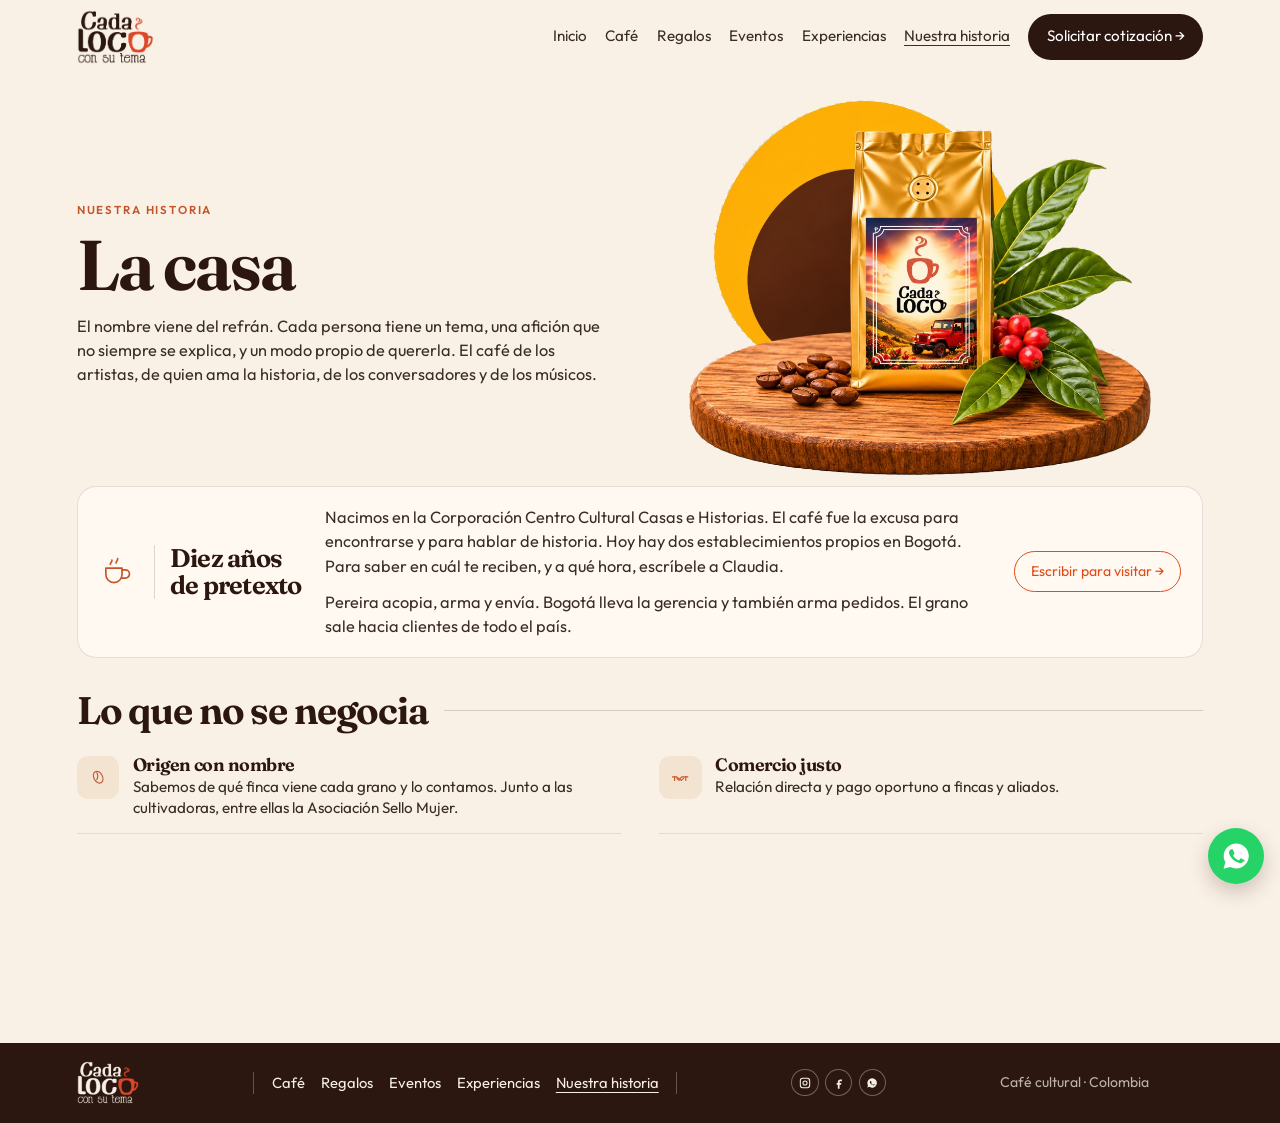
==== commit b17f503a: "En el teléfono, pone el texto de El origen arriba de las palmeras." ====
--- a/cafe.html
+++ b/cafe.html
@@ -15,7 +15,7 @@
       href="https://fonts.googleapis.com/css2?family=Fraunces:ital,opsz,wght@0,9..144,560;0,9..144,650;1,9..144,560&family=Outfit:wght@400;500;600&display=swap"
       rel="stylesheet"
     />
-    <link rel="stylesheet" href="css/site.css?v=88" />
+    <link rel="stylesheet" href="css/site.css?v=91" />
   </head>
   <body data-animate>
     <a class="skip" href="#contenido">Saltar al contenido</a>
--- a/css/site.css
+++ b/css/site.css
@@ -1107,6 +1107,7 @@
 }
 
 @media (max-width: 980px) {
+  html,
   body {
     overflow-x: clip;
   }
@@ -1231,6 +1232,10 @@
     width: 40%;
   }
 
+  .wave {
+    overflow: clip;
+  }
+
   .wave-photo.top {
     position: relative;
     z-index: 2;
@@ -1275,16 +1280,23 @@
   }
 
   .origin {
-    margin-top: -2.5rem;
+    display: flex;
+    flex-direction: column;
+    margin-top: 0.4rem;
+  }
+
+  .origin-photo {
+    order: 2;
   }
 
   .origin-card {
+    order: 1;
     position: relative;
     top: auto;
     right: auto;
     width: auto;
-    margin: 0.2rem 0 1.6rem;
-    padding: 0.2rem 0 0;
+    margin: 0 0 0.35rem;
+    padding: 0.2rem var(--page) 0.15rem;
     transform: none;
     text-align: left;
   }
@@ -1326,11 +1338,27 @@
   }
 
   .regalos-home .wrap {
-    padding-right: calc(var(--page) * 1.5);
+    padding-right: 0;
+  }
+
+  .regalos-home .wrap > div:first-child {
+    padding-right: 0;
+  }
+
+  .gift-frame {
+    width: 100%;
+    margin-right: 0;
+    justify-self: end;
+  }
+
+  .gift-frame::before {
+    width: 11rem;
+    height: 11rem;
+    left: -1.4rem;
   }
 
   .gift-frame img {
-    height: 18rem;
+    height: 16rem;
   }
 
   .gift {
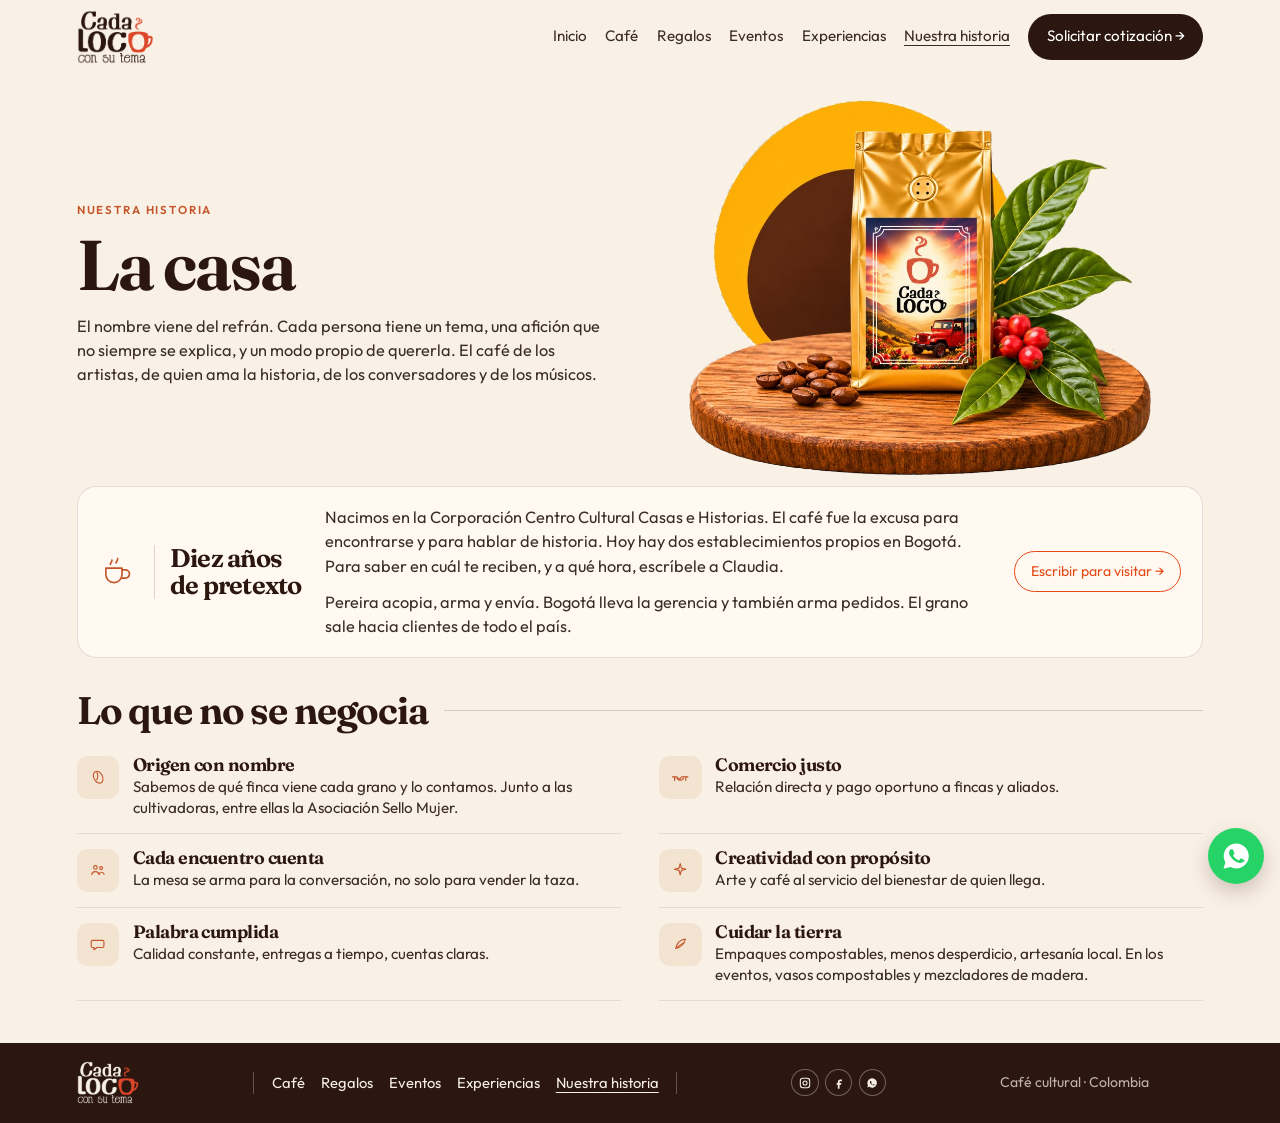
==== commit ab2304e5: "En el teléfono, baja el arco naranja detrás de la mano y agranda las palmeras." ====
--- a/cafe.html
+++ b/cafe.html
@@ -15,7 +15,7 @@
       href="https://fonts.googleapis.com/css2?family=Fraunces:ital,opsz,wght@0,9..144,560;0,9..144,650;1,9..144,560&family=Outfit:wght@400;500;600&display=swap"
       rel="stylesheet"
     />
-    <link rel="stylesheet" href="css/site.css?v=91" />
+    <link rel="stylesheet" href="css/site.css?v=93" />
   </head>
   <body data-animate>
     <a class="skip" href="#contenido">Saltar al contenido</a>
--- a/css/site.css
+++ b/css/site.css
@@ -1168,6 +1168,15 @@
     width: auto;
   }
 
+  .port-copy {
+    margin-top: 1rem;
+    padding-left: 0;
+  }
+
+  .port-copy::before {
+    content: none;
+  }
+
   .hero-grid,
   .port-head,
   .wave-grid,
@@ -1272,8 +1281,8 @@
 
   .wave-arc {
     top: auto;
-    bottom: 8.6rem;
-    left: 0;
+    bottom: 4.8rem;
+    left: 3%;
     z-index: 1;
     width: 190%;
     margin-top: 0;
@@ -1287,6 +1296,9 @@
 
   .origin-photo {
     order: 2;
+    height: 15rem;
+    object-fit: cover;
+    object-position: left center;
   }
 
   .origin-card {
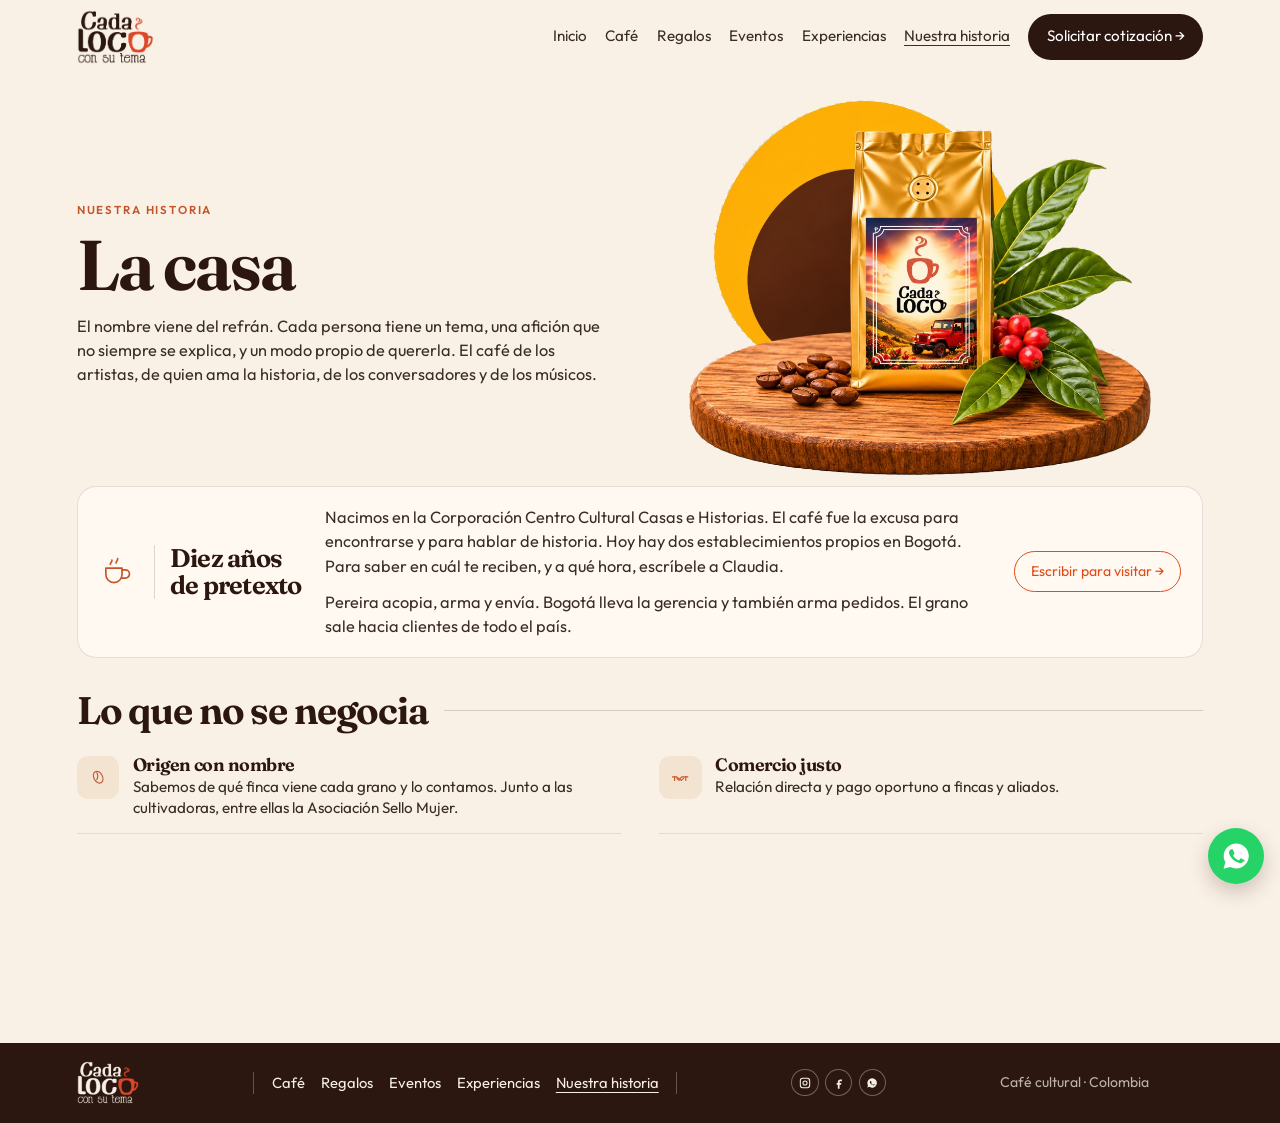
==== commit 4f171626: "En el teléfono, centra las fotos de los marcos y arranca el arco en el margen." ====
--- a/cafe.html
+++ b/cafe.html
@@ -15,7 +15,7 @@
       href="https://fonts.googleapis.com/css2?family=Fraunces:ital,opsz,wght@0,9..144,560;0,9..144,650;1,9..144,560&family=Outfit:wght@400;500;600&display=swap"
       rel="stylesheet"
     />
-    <link rel="stylesheet" href="css/site.css?v=93" />
+    <link rel="stylesheet" href="css/site.css?v=94" />
   </head>
   <body data-animate>
     <a class="skip" href="#contenido">Saltar al contenido</a>
--- a/css/site.css
+++ b/css/site.css
@@ -1241,6 +1241,14 @@
     width: 40%;
   }
 
+  .shot-land img {
+    object-position: 8% 50%;
+  }
+
+  .shot-man img {
+    object-position: center;
+  }
+
   .wave {
     overflow: clip;
   }
@@ -1282,7 +1290,7 @@
   .wave-arc {
     top: auto;
     bottom: 4.8rem;
-    left: 3%;
+    left: calc(var(--page) - (3 / 1024) * 190%);
     z-index: 1;
     width: 190%;
     margin-top: 0;
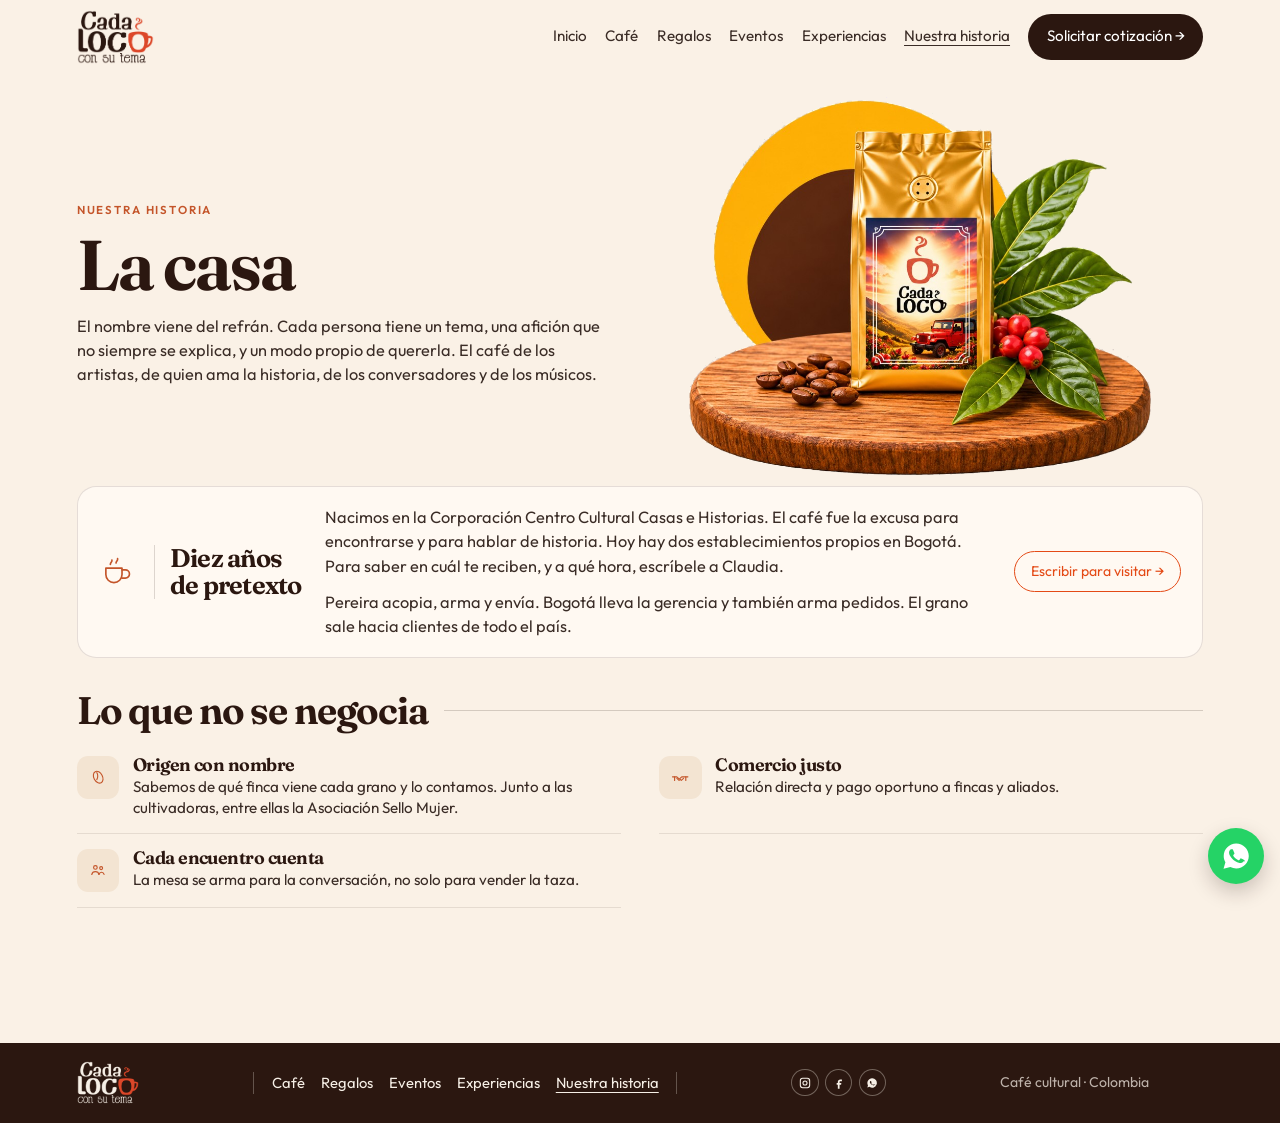
==== commit 3c632281: "En el teléfono, centra los marcos en la página y pega el arco al borde." ====
--- a/cafe.html
+++ b/cafe.html
@@ -15,7 +15,7 @@
       href="https://fonts.googleapis.com/css2?family=Fraunces:ital,opsz,wght@0,9..144,560;0,9..144,650;1,9..144,560&family=Outfit:wght@400;500;600&display=swap"
       rel="stylesheet"
     />
-    <link rel="stylesheet" href="css/site.css?v=94" />
+    <link rel="stylesheet" href="css/site.css?v=96" />
   </head>
   <body data-animate>
     <a class="skip" href="#contenido">Saltar al contenido</a>
--- a/css/site.css
+++ b/css/site.css
@@ -1230,6 +1230,7 @@
 
   .collage {
     min-height: 24rem;
+    transform: translateX(1.25rem);
   }
 
   .shot-land {
@@ -1290,7 +1291,7 @@
   .wave-arc {
     top: auto;
     bottom: 4.8rem;
-    left: calc(var(--page) - (3 / 1024) * 190%);
+    left: calc((3 / 1024) * -190%);
     z-index: 1;
     width: 190%;
     margin-top: 0;
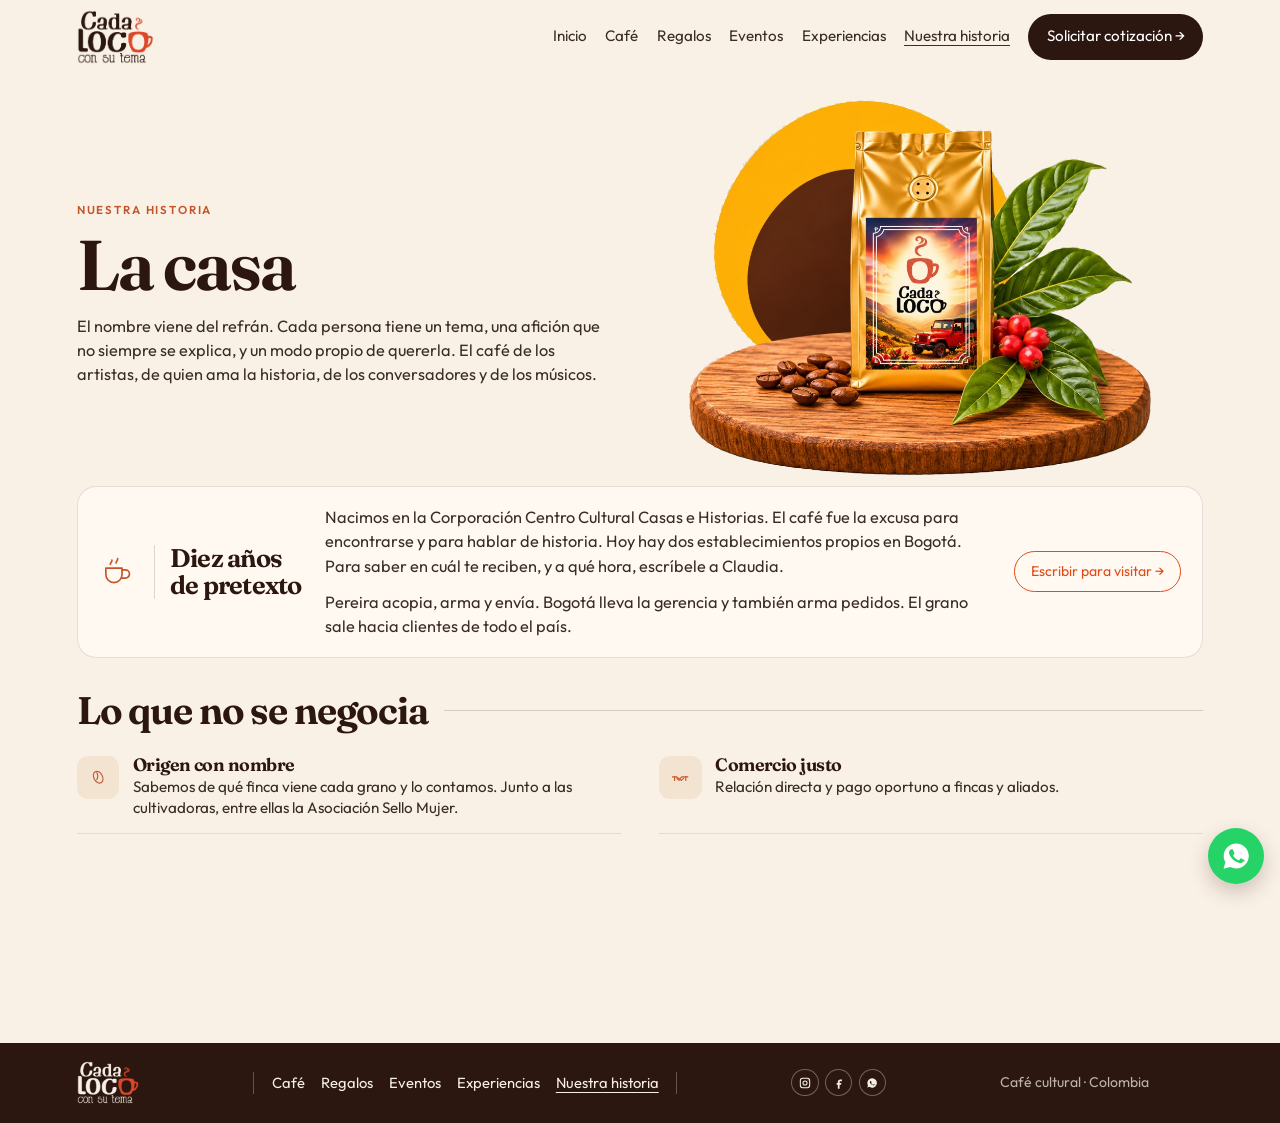
==== commit 518ea385: "Quita las ramas de cerezas al final de la página de regalos." ====
--- a/cafe.html
+++ b/cafe.html
@@ -15,7 +15,7 @@
       href="https://fonts.googleapis.com/css2?family=Fraunces:ital,opsz,wght@0,9..144,560;0,9..144,650;1,9..144,560&family=Outfit:wght@400;500;600&display=swap"
       rel="stylesheet"
     />
-    <link rel="stylesheet" href="css/site.css?v=96" />
+    <link rel="stylesheet" href="css/site.css?v=98" />
   </head>
   <body data-animate>
     <a class="skip" href="#contenido">Saltar al contenido</a>
--- a/css/site.css
+++ b/css/site.css
@@ -2046,25 +2046,8 @@
 .gifts-close {
   position: relative;
   margin-top: 1.4rem;
-  padding: 1.2rem 0 4.4rem;
+  padding: 1.2rem 0 1.6rem;
   text-align: center;
-}
-
-.cherries {
-  position: absolute;
-  bottom: 0;
-  width: 9rem;
-  height: auto;
-  pointer-events: none;
-}
-
-.cherries.left {
-  left: 0;
-}
-
-.cherries.right {
-  right: 0;
-  transform: scaleX(-1);
 }
 
 @media (max-width: 980px) {
@@ -2746,16 +2729,6 @@
   scale: var(--disk);
 }
 
-.cherries.left {
-  transform-origin: 70% 10%;
-  animation: sway-left 6.8s cubic-bezier(0.45, 0, 0.55, 1) infinite alternate;
-}
-
-.cherries.right {
-  transform-origin: 30% 10%;
-  animation: sway-right 7.4s cubic-bezier(0.45, 0, 0.55, 1) infinite alternate;
-}
-
 .quote-branch {
   transform-origin: 80% 0;
   animation: sway-left 8s cubic-bezier(0.45, 0, 0.55, 1) infinite alternate;
@@ -2771,11 +2744,6 @@
 @keyframes sway-left {
   from { transform: rotate(-2.2deg); }
   to { transform: rotate(2.4deg); }
-}
-
-@keyframes sway-right {
-  from { transform: scaleX(-1) rotate(-2.2deg); }
-  to { transform: scaleX(-1) rotate(2.4deg); }
 }
 
 @property --disk {
@@ -3039,8 +3007,6 @@
   .hero-copy p,
   .hero-copy .btn,
   .hero-photo,
-  .cherries.left,
-  .cherries.right,
   .quote-branch {
     animation: none;
   }
